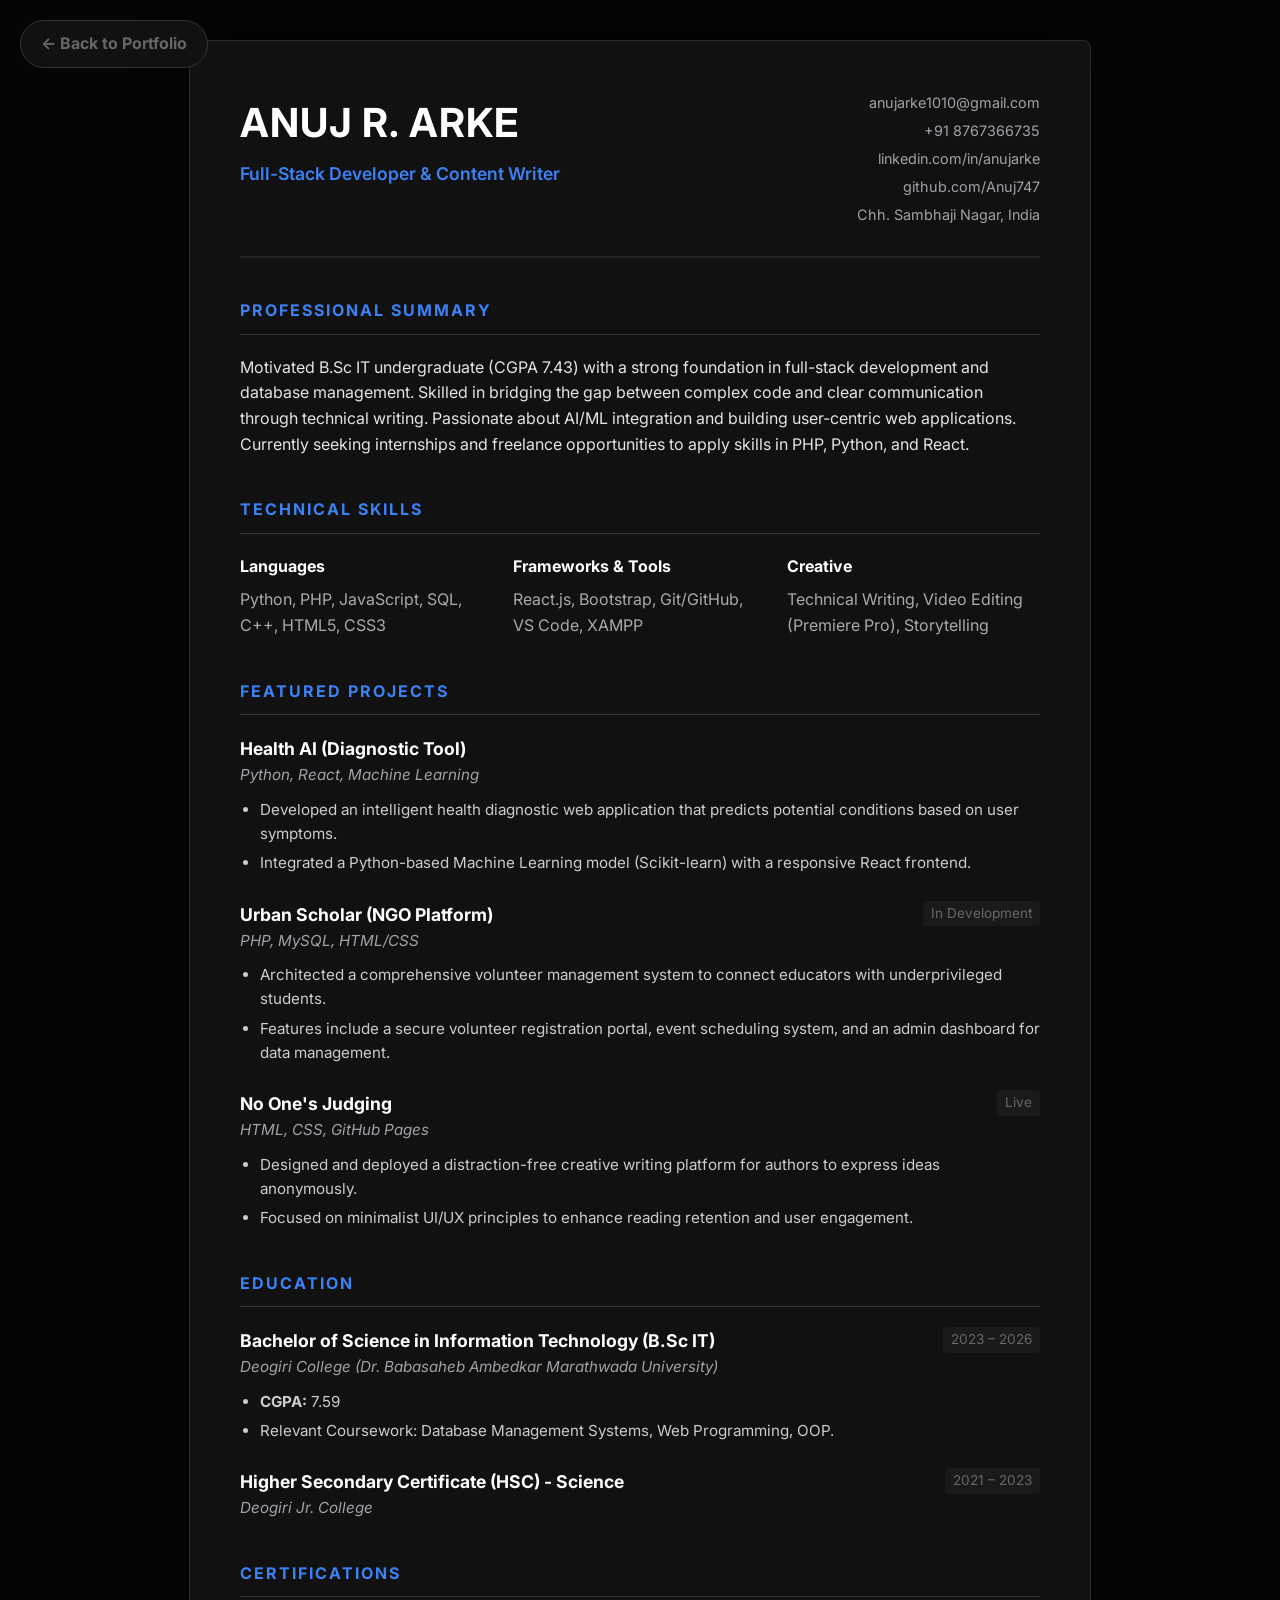
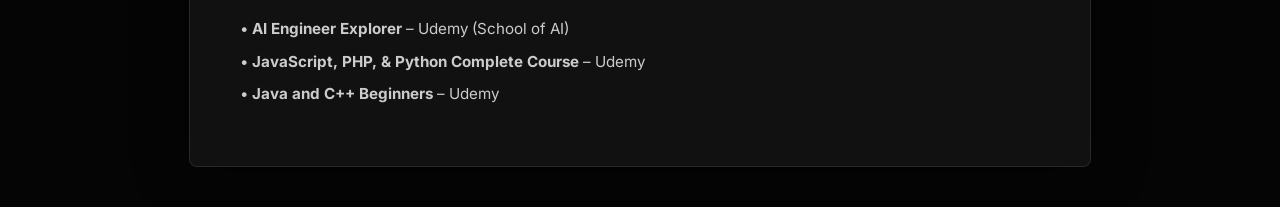
==== resume.html @ 1b8d43e3 "Add files via upload" ====
<!DOCTYPE html>
<html lang="en">
<head>
    <meta charset="UTF-8">
    <meta name="viewport" content="width=device-width, initial-scale=1.0">
    <title>Resume | Anuj Arke</title>
    <link rel="icon" href="data:image/svg+xml,<svg xmlns=%22http://www.w3.org/2000/svg%22 viewBox=%220 0 100 100%22><text y=%22.9em%22 font-size=%2290%22>👨‍💻</text></svg>">
    <link href="https://fonts.googleapis.com/css2?family=Inter:wght@400;600;800&family=Georgia:ital@0;1&display=swap" rel="stylesheet">
    <style>
        :root {
            --bg-body: #050505;
            --text-main: #e4e4e7;
            --text-muted: #a1a1aa;
            --accent: #3b82f6;
        }

        body {
            background-color: var(--bg-body);
            color: var(--text-main);
            font-family: 'Inter', sans-serif;
            line-height: 1.6;
            margin: 0;
            padding: 40px 20px;
        }

        .resume-container {
            max-width: 800px;
            margin: 0 auto;
            background: #111;
            padding: 50px;
            border: 1px solid rgba(255,255,255,0.1);
            border-radius: 8px;
            box-shadow: 0 0 50px rgba(0,0,0,0.5);
        }

        /* HEADER */
        .header {
            border-bottom: 2px solid #222;
            padding-bottom: 30px;
            margin-bottom: 30px;
            display: flex;
            justify-content: space-between;
            align-items: flex-start;
            flex-wrap: wrap;
            gap: 20px;
        }

        .header h1 {
            margin: 0;
            font-size: 2.5rem;
            color: white;
            text-transform: uppercase;
            letter-spacing: 1px;
        }

        .header-role {
            color: var(--accent);
            font-weight: 600;
            font-size: 1.1rem;
            margin-top: 5px;
        }

        .contact-info {
            font-size: 0.9rem;
            color: var(--text-muted);
            text-align: right;
        }

        .contact-info a {
            color: var(--text-muted);
            text-decoration: none;
            display: block;
            margin-bottom: 5px;
            transition: color 0.2s;
        }

        .contact-info a:hover { color: var(--accent); }

        /* SECTIONS */
        h2 {
            font-size: 1rem;
            color: var(--accent);
            text-transform: uppercase;
            letter-spacing: 2px;
            border-bottom: 1px solid #333;
            padding-bottom: 10px;
            margin-top: 40px;
            margin-bottom: 20px;
        }

        .section-content {
            margin-left: 0;
        }

        /* PROJECT / JOB ITEMS */
        .item {
            margin-bottom: 25px;
        }

        .item-header {
            display: flex;
            justify-content: space-between;
            margin-bottom: 5px;
        }

        .item-title {
            font-weight: 700;
            color: white;
            font-size: 1.1rem;
        }

        .item-subtitle {
            font-style: italic;
            color: var(--text-muted);
            font-size: 0.95rem;
        }

        .item-date {
            font-size: 0.85rem;
            color: #666;
            background: #1a1a1a;
            padding: 2px 8px;
            border-radius: 4px;
            height: fit-content;
        }

        ul {
            margin: 10px 0;
            padding-left: 20px;
            color: #ccc;
            font-size: 0.95rem;
        }

        li { margin-bottom: 5px; }

        /* SKILLS GRID */
        .skills-grid {
            display: grid;
            grid-template-columns: repeat(auto-fit, minmax(200px, 1fr));
            gap: 20px;
        }

        .skill-category strong {
            display: block;
            color: white;
            margin-bottom: 8px;
        }

        /* PRINT STYLES (So it looks good if they print it) */
        @media print {
            body { background: white; color: black; }
            .resume-container { box-shadow: none; border: none; width: 100%; padding: 0; }
            .header h1 { color: black; }
            .header-role, h2 { color: #000; border-bottom: 2px solid #000; }
            .contact-info a { color: black; }
            .item-date { border: 1px solid #ccc; background: none; }
            .btn-back { display: none; }
        }

        @media (max-width: 600px) {
            .header { flex-direction: column; text-align: left; }
            .contact-info { text-align: left; }
        }
    </style>
</head>
<body>

    <a href="index.html" class="btn-back" style="position: fixed; top: 20px; left: 20px; text-decoration: none; color: #666; font-weight: bold; background: #111; padding: 10px 20px; border-radius: 30px; border: 1px solid #333;">&larr; Back to Portfolio</a>

    <div class="resume-container">
        
        <header class="header">
            <div>
                <h1>Anuj R. Arke</h1>
                <div class="header-role">Full-Stack Developer & Content Writer</div>
            </div>
            <div class="contact-info">
                <a href="mailto:anujarke1010@gmail.com">anujarke1010@gmail.com</a>
                <a href="tel:+918767366735">+91 8767366735</a>
                <a href="https://linkedin.com/in/anujarke" target="_blank">linkedin.com/in/anujarke</a>
                <a href="https://github.com/Anuj747" target="_blank">github.com/Anuj747</a>
                <span>Chh. Sambhaji Nagar, India</span>
            </div>
        </header>

        <section>
            <h2>Professional Summary</h2>
            <div class="section-content">
                <p>
                    Motivated B.Sc IT undergraduate (CGPA 7.43) with a strong foundation in full-stack development and database management. 
                    Skilled in bridging the gap between complex code and clear communication through technical writing. 
                    Passionate about AI/ML integration and building user-centric web applications. 
                    Currently seeking internships and freelance opportunities to apply skills in PHP, Python, and React.
                </p>
            </div>
        </section>

        <section>
            <h2>Technical Skills</h2>
            <div class="section-content skills-grid">
                <div class="skill-category">
                    <strong>Languages</strong>
                    <span style="color: #aaa;">Python, PHP, JavaScript, SQL, C++, HTML5, CSS3</span>
                </div>
                <div class="skill-category">
                    <strong>Frameworks & Tools</strong>
                    <span style="color: #aaa;">React.js, Bootstrap, Git/GitHub, VS Code, XAMPP</span>
                </div>
                <div class="skill-category">
                    <strong>Creative</strong>
                    <span style="color: #aaa;">Technical Writing, Video Editing (Premiere Pro), Storytelling</span>
                </div>
            </div>
        </section>

        <section>
            <h2>Featured Projects</h2>
            
            <div class="item">
                <div class="item-header">
                    <div>
                        <div class="item-title">Health AI (Diagnostic Tool)</div>
                        <div class="item-subtitle">Python, React, Machine Learning</div>
                    </div>
                </div>
                <ul>
                    <li>Developed an intelligent health diagnostic web application that predicts potential conditions based on user symptoms.</li>
                    <li>Integrated a Python-based Machine Learning model (Scikit-learn) with a responsive React frontend.</li>
                </ul>
            </div>

            <div class="item">
                <div class="item-header">
                    <div>
                        <div class="item-title">Urban Scholar (NGO Platform)</div>
                        <div class="item-subtitle">PHP, MySQL, HTML/CSS</div>
                    </div>
                    <div class="item-date">In Development</div>
                </div>
                <ul>
                    <li>Architected a comprehensive volunteer management system to connect educators with underprivileged students.</li>
                    <li>Features include a secure volunteer registration portal, event scheduling system, and an admin dashboard for data management.</li>
                </ul>
            </div>

            <div class="item">
                <div class="item-header">
                    <div>
                        <div class="item-title">No One's Judging</div>
                        <div class="item-subtitle">HTML, CSS, GitHub Pages</div>
                    </div>
                    <div class="item-date">Live</div>
                </div>
                <ul>
                    <li>Designed and deployed a distraction-free creative writing platform for authors to express ideas anonymously.</li>
                    <li>Focused on minimalist UI/UX principles to enhance reading retention and user engagement.</li>
                </ul>
            </div>
        </section>

        <section>
            <h2>Education</h2>
            
            <div class="item">
                <div class="item-header">
                    <div>
                        <div class="item-title">Bachelor of Science in Information Technology (B.Sc IT)</div>
                        <div class="item-subtitle">Deogiri College (Dr. Babasaheb Ambedkar Marathwada University)</div>
                    </div>
                    <div class="item-date">2023 – 2026</div>
                </div>
                <ul>
                    <li><strong>CGPA:</strong> 7.59</li>
                    <li>Relevant Coursework: Database Management Systems, Web Programming, OOP.</li>
                </ul>
            </div>

            <div class="item">
                <div class="item-header">
                    <div>
                        <div class="item-title">Higher Secondary Certificate (HSC) - Science</div>
                        <div class="item-subtitle">Deogiri Jr. College</div>
                    </div>
                    <div class="item-date">2021 – 2023</div>
                </div>
            </div>
        </section>

        <section>
            <h2>Certifications</h2>
            <ul style="list-style: none; padding-left: 0;">
                <li style="margin-bottom: 8px;">• <strong>AI Engineer Explorer</strong> – Udemy (School of AI)</li>
                <li style="margin-bottom: 8px;">• <strong>JavaScript, PHP, & Python Complete Course</strong> – Udemy</li>
                <li style="margin-bottom: 8px;">• <strong>Java and C++ Beginners</strong> – Udemy</li>
            </ul>
        </section>

    </div>

</body>
</html>
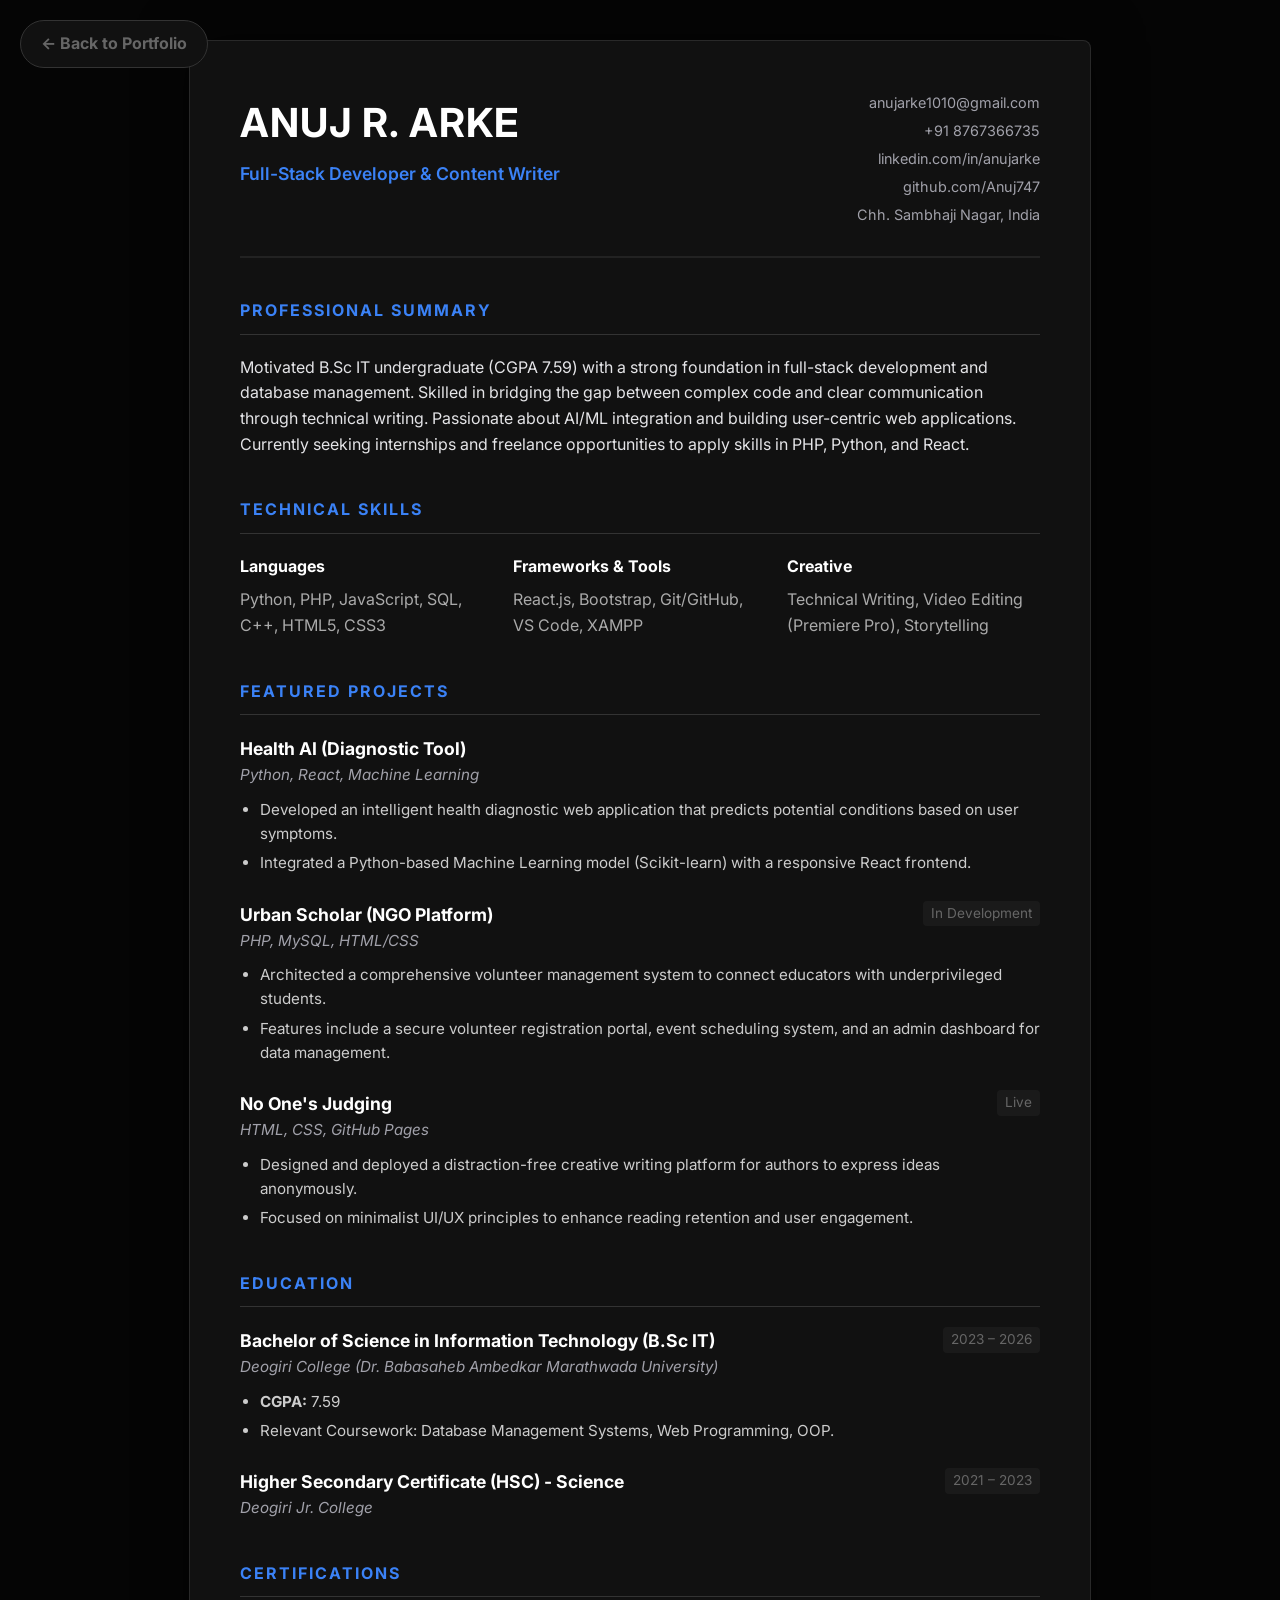
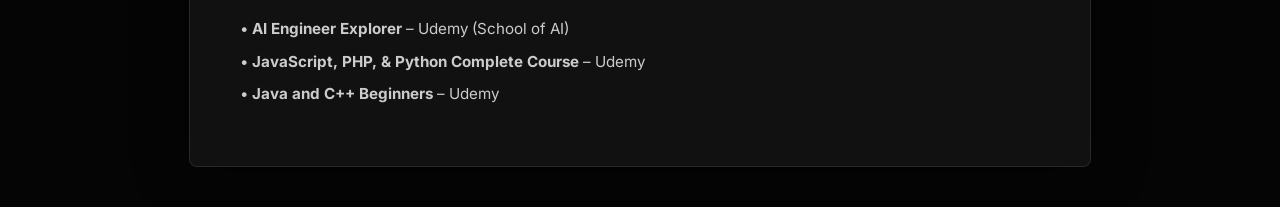
==== commit cd84f184: "Update resume.html" ====
--- a/resume.html
+++ b/resume.html
@@ -187,7 +187,7 @@
             <h2>Professional Summary</h2>
             <div class="section-content">
                 <p>
-                    Motivated B.Sc IT undergraduate (CGPA 7.43) with a strong foundation in full-stack development and database management. 
+                    Motivated B.Sc IT undergraduate (CGPA 7.59) with a strong foundation in full-stack development and database management. 
                     Skilled in bridging the gap between complex code and clear communication through technical writing. 
                     Passionate about AI/ML integration and building user-centric web applications. 
                     Currently seeking internships and freelance opportunities to apply skills in PHP, Python, and React.
@@ -298,4 +298,5 @@
     </div>
 
 </body>
-</html>+
+</html>
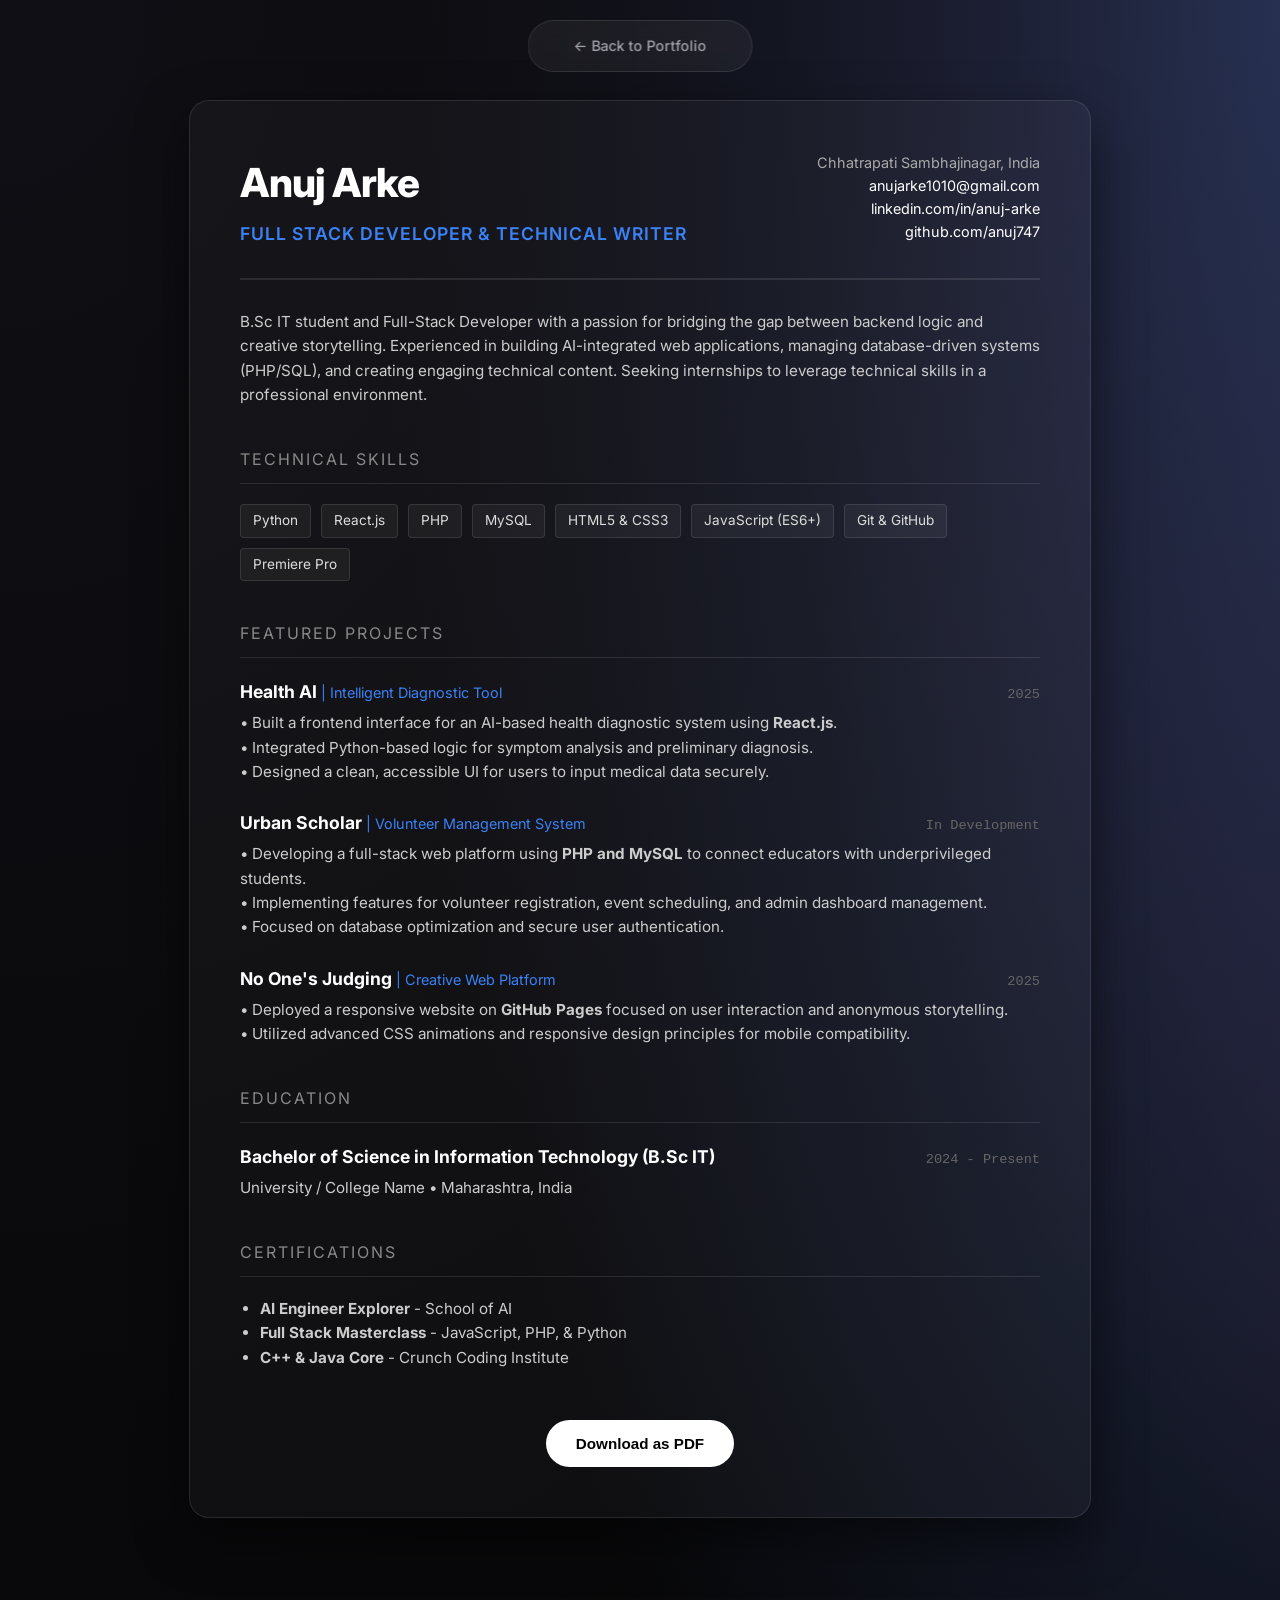
==== commit 2b4434e7: "Update resume.html" ====
--- a/resume.html
+++ b/resume.html
@@ -4,299 +4,265 @@
     <meta charset="UTF-8">
     <meta name="viewport" content="width=device-width, initial-scale=1.0">
     <title>Resume | Anuj Arke</title>
-    <link rel="icon" href="data:image/svg+xml,<svg xmlns=%22http://www.w3.org/2000/svg%22 viewBox=%220 0 100 100%22><text y=%22.9em%22 font-size=%2290%22>👨‍💻</text></svg>">
-    <link href="https://fonts.googleapis.com/css2?family=Inter:wght@400;600;800&family=Georgia:ital@0;1&display=swap" rel="stylesheet">
+    
+    <link rel="stylesheet" href="style.css">
+    
+    <link href="https://fonts.googleapis.com/css2?family=Inter:wght@400;600;800&display=swap" rel="stylesheet">
+
     <style>
-        :root {
-            --bg-body: #050505;
-            --text-main: #e4e4e7;
-            --text-muted: #a1a1aa;
-            --accent: #3b82f6;
-        }
-
-        body {
-            background-color: var(--bg-body);
-            color: var(--text-main);
-            font-family: 'Inter', sans-serif;
-            line-height: 1.6;
-            margin: 0;
-            padding: 40px 20px;
-        }
-
+        /* --- RESUME SPECIFIC STYLES --- */
         .resume-container {
             max-width: 800px;
-            margin: 0 auto;
-            background: #111;
+            margin: 100px auto;
+            background: rgba(255, 255, 255, 0.03);
+            border: 1px solid rgba(255, 255, 255, 0.1);
+            border-radius: 20px;
             padding: 50px;
-            border: 1px solid rgba(255,255,255,0.1);
-            border-radius: 8px;
-            box-shadow: 0 0 50px rgba(0,0,0,0.5);
-        }
-
-        /* HEADER */
-        .header {
-            border-bottom: 2px solid #222;
+            box-shadow: 0 20px 50px rgba(0,0,0,0.5);
+        }
+
+        .resume-header {
+            border-bottom: 2px solid rgba(255,255,255,0.1);
             padding-bottom: 30px;
             margin-bottom: 30px;
             display: flex;
             justify-content: space-between;
             align-items: flex-start;
-            flex-wrap: wrap;
-            gap: 20px;
-        }
-
-        .header h1 {
+        }
+
+        .resume-name {
+            font-size: 2.5rem;
+            font-weight: 800;
+            color: white;
             margin: 0;
-            font-size: 2.5rem;
-            color: white;
+            letter-spacing: -1px;
+        }
+
+        .resume-role {
+            color: var(--accent);
+            font-size: 1.1rem;
+            font-weight: 600;
+            margin-top: 5px;
             text-transform: uppercase;
             letter-spacing: 1px;
         }
 
-        .header-role {
-            color: var(--accent);
-            font-weight: 600;
-            font-size: 1.1rem;
-            margin-top: 5px;
-        }
-
         .contact-info {
+            text-align: right;
             font-size: 0.9rem;
-            color: var(--text-muted);
-            text-align: right;
+            color: #aaa;
+            line-height: 1.6;
         }
 
         .contact-info a {
-            color: var(--text-muted);
+            color: white;
             text-decoration: none;
-            display: block;
-            margin-bottom: 5px;
-            transition: color 0.2s;
-        }
-
+            transition: color 0.3s;
+        }
         .contact-info a:hover { color: var(--accent); }
 
-        /* SECTIONS */
-        h2 {
+        .section-title {
             font-size: 1rem;
-            color: var(--accent);
             text-transform: uppercase;
             letter-spacing: 2px;
-            border-bottom: 1px solid #333;
-            padding-bottom: 10px;
+            color: #888;
             margin-top: 40px;
             margin-bottom: 20px;
-        }
-
-        .section-content {
-            margin-left: 0;
-        }
-
-        /* PROJECT / JOB ITEMS */
-        .item {
+            border-bottom: 1px solid rgba(255,255,255,0.1);
+            padding-bottom: 10px;
+        }
+
+        .resume-item {
             margin-bottom: 25px;
         }
 
         .item-header {
             display: flex;
             justify-content: space-between;
+            align-items: baseline;
             margin-bottom: 5px;
         }
 
         .item-title {
+            font-size: 1.1rem;
             font-weight: 700;
             color: white;
-            font-size: 1.1rem;
         }
 
         .item-subtitle {
-            font-style: italic;
-            color: var(--text-muted);
-            font-size: 0.95rem;
+            font-size: 0.9rem;
+            color: var(--accent);
         }
 
         .item-date {
             font-size: 0.85rem;
             color: #666;
-            background: #1a1a1a;
-            padding: 2px 8px;
+            font-family: monospace;
+        }
+
+        .item-desc {
+            font-size: 0.95rem;
+            color: #ccc;
+            line-height: 1.6;
+            margin-top: 5px;
+        }
+
+        .skills-grid {
+            display: flex;
+            flex-wrap: wrap;
+            gap: 10px;
+        }
+
+        .skill-pill {
+            background: rgba(255,255,255,0.05);
+            padding: 5px 12px;
             border-radius: 4px;
-            height: fit-content;
-        }
-
-        ul {
-            margin: 10px 0;
-            padding-left: 20px;
-            color: #ccc;
-            font-size: 0.95rem;
-        }
-
-        li { margin-bottom: 5px; }
-
-        /* SKILLS GRID */
-        .skills-grid {
-            display: grid;
-            grid-template-columns: repeat(auto-fit, minmax(200px, 1fr));
-            gap: 20px;
-        }
-
-        .skill-category strong {
-            display: block;
-            color: white;
-            margin-bottom: 8px;
-        }
-
-        /* PRINT STYLES (So it looks good if they print it) */
+            font-size: 0.85rem;
+            color: #ddd;
+            border: 1px solid rgba(255,255,255,0.1);
+        }
+
+        /* --- PRINT MODE (Auto-activates when printing) --- */
         @media print {
-            body { background: white; color: black; }
-            .resume-container { box-shadow: none; border: none; width: 100%; padding: 0; }
-            .header h1 { color: black; }
-            .header-role, h2 { color: #000; border-bottom: 2px solid #000; }
+            body { 
+                background: white; 
+                color: black; 
+                animation: none;
+            }
+            .resume-container {
+                margin: 0;
+                padding: 0;
+                border: none;
+                box-shadow: none;
+                background: white;
+                max-width: 100%;
+            }
+            nav, .download-btn-container { display: none; }
+            .resume-name { color: black; }
+            .resume-role { color: #3b82f6; }
+            .contact-info { color: #333; }
             .contact-info a { color: black; }
-            .item-date { border: 1px solid #ccc; background: none; }
-            .btn-back { display: none; }
-        }
-
-        @media (max-width: 600px) {
-            .header { flex-direction: column; text-align: left; }
-            .contact-info { text-align: left; }
+            .section-title { color: #333; border-bottom: 1px solid #ddd; }
+            .item-title { color: black; }
+            .item-desc { color: #444; }
+            .skill-pill { 
+                border: 1px solid #ccc; 
+                color: black; 
+                background: transparent; 
+            }
         }
     </style>
 </head>
 <body>
 
-    <a href="index.html" class="btn-back" style="position: fixed; top: 20px; left: 20px; text-decoration: none; color: #666; font-weight: bold; background: #111; padding: 10px 20px; border-radius: 30px; border: 1px solid #333;">&larr; Back to Portfolio</a>
+    <nav>
+        <a href="index.html">&larr; Back to Portfolio</a>
+    </nav>
 
     <div class="resume-container">
         
-        <header class="header">
+        <div class="resume-header">
             <div>
-                <h1>Anuj R. Arke</h1>
-                <div class="header-role">Full-Stack Developer & Content Writer</div>
+                <h1 class="resume-name">Anuj Arke</h1>
+                <div class="resume-role">Full Stack Developer & Technical Writer</div>
             </div>
             <div class="contact-info">
-                <a href="mailto:anujarke1010@gmail.com">anujarke1010@gmail.com</a>
-                <a href="tel:+918767366735">+91 8767366735</a>
-                <a href="https://linkedin.com/in/anujarke" target="_blank">linkedin.com/in/anujarke</a>
-                <a href="https://github.com/Anuj747" target="_blank">github.com/Anuj747</a>
-                <span>Chh. Sambhaji Nagar, India</span>
-            </div>
-        </header>
-
-        <section>
-            <h2>Professional Summary</h2>
-            <div class="section-content">
-                <p>
-                    Motivated B.Sc IT undergraduate (CGPA 7.59) with a strong foundation in full-stack development and database management. 
-                    Skilled in bridging the gap between complex code and clear communication through technical writing. 
-                    Passionate about AI/ML integration and building user-centric web applications. 
-                    Currently seeking internships and freelance opportunities to apply skills in PHP, Python, and React.
-                </p>
-            </div>
-        </section>
-
-        <section>
-            <h2>Technical Skills</h2>
-            <div class="section-content skills-grid">
-                <div class="skill-category">
-                    <strong>Languages</strong>
-                    <span style="color: #aaa;">Python, PHP, JavaScript, SQL, C++, HTML5, CSS3</span>
+                Chhatrapati Sambhajinagar, India<br>
+                <a href="mailto:anujarke1010@gmail.com">anujarke1010@gmail.com</a><br>
+                <a href="https://linkedin.com/in/anuj-arke">linkedin.com/in/anuj-arke</a><br>
+                <a href="https://github.com/anuj747">github.com/anuj747</a>
+            </div>
+        </div>
+
+        <div class="resume-item">
+            <p class="item-desc">
+                B.Sc IT student and Full-Stack Developer with a passion for bridging the gap between backend logic and creative storytelling. Experienced in building AI-integrated web applications, managing database-driven systems (PHP/SQL), and creating engaging technical content. Seeking internships to leverage technical skills in a professional environment.
+            </p>
+        </div>
+
+        <div class="section-title">Technical Skills</div>
+        <div class="skills-grid">
+            <span class="skill-pill">Python</span>
+            <span class="skill-pill">React.js</span>
+            <span class="skill-pill">PHP</span>
+            <span class="skill-pill">MySQL</span>
+            <span class="skill-pill">HTML5 & CSS3</span>
+            <span class="skill-pill">JavaScript (ES6+)</span>
+            <span class="skill-pill">Git & GitHub</span>
+            <span class="skill-pill">Premiere Pro</span>
+        </div>
+
+        <div class="section-title">Featured Projects</div>
+
+        <div class="resume-item">
+            <div class="item-header">
+                <div>
+                    <span class="item-title">Health AI</span> 
+                    <span class="item-subtitle"> | Intelligent Diagnostic Tool</span>
                 </div>
-                <div class="skill-category">
-                    <strong>Frameworks & Tools</strong>
-                    <span style="color: #aaa;">React.js, Bootstrap, Git/GitHub, VS Code, XAMPP</span>
+                <span class="item-date">2025</span>
+            </div>
+            <p class="item-desc">
+                • Built a frontend interface for an AI-based health diagnostic system using <strong>React.js</strong>.<br>
+                • Integrated Python-based logic for symptom analysis and preliminary diagnosis.<br>
+                • Designed a clean, accessible UI for users to input medical data securely.
+            </p>
+        </div>
+
+        <div class="resume-item">
+            <div class="item-header">
+                <div>
+                    <span class="item-title">Urban Scholar</span> 
+                    <span class="item-subtitle"> | Volunteer Management System</span>
                 </div>
-                <div class="skill-category">
-                    <strong>Creative</strong>
-                    <span style="color: #aaa;">Technical Writing, Video Editing (Premiere Pro), Storytelling</span>
+                <span class="item-date">In Development</span>
+            </div>
+            <p class="item-desc">
+                • Developing a full-stack web platform using <strong>PHP and MySQL</strong> to connect educators with underprivileged students.<br>
+                • Implementing features for volunteer registration, event scheduling, and admin dashboard management.<br>
+                • Focused on database optimization and secure user authentication.
+            </p>
+        </div>
+
+        <div class="resume-item">
+            <div class="item-header">
+                <div>
+                    <span class="item-title">No One's Judging</span> 
+                    <span class="item-subtitle"> | Creative Web Platform</span>
                 </div>
-            </div>
-        </section>
-
-        <section>
-            <h2>Featured Projects</h2>
-            
-            <div class="item">
-                <div class="item-header">
-                    <div>
-                        <div class="item-title">Health AI (Diagnostic Tool)</div>
-                        <div class="item-subtitle">Python, React, Machine Learning</div>
-                    </div>
-                </div>
-                <ul>
-                    <li>Developed an intelligent health diagnostic web application that predicts potential conditions based on user symptoms.</li>
-                    <li>Integrated a Python-based Machine Learning model (Scikit-learn) with a responsive React frontend.</li>
-                </ul>
-            </div>
-
-            <div class="item">
-                <div class="item-header">
-                    <div>
-                        <div class="item-title">Urban Scholar (NGO Platform)</div>
-                        <div class="item-subtitle">PHP, MySQL, HTML/CSS</div>
-                    </div>
-                    <div class="item-date">In Development</div>
-                </div>
-                <ul>
-                    <li>Architected a comprehensive volunteer management system to connect educators with underprivileged students.</li>
-                    <li>Features include a secure volunteer registration portal, event scheduling system, and an admin dashboard for data management.</li>
-                </ul>
-            </div>
-
-            <div class="item">
-                <div class="item-header">
-                    <div>
-                        <div class="item-title">No One's Judging</div>
-                        <div class="item-subtitle">HTML, CSS, GitHub Pages</div>
-                    </div>
-                    <div class="item-date">Live</div>
-                </div>
-                <ul>
-                    <li>Designed and deployed a distraction-free creative writing platform for authors to express ideas anonymously.</li>
-                    <li>Focused on minimalist UI/UX principles to enhance reading retention and user engagement.</li>
-                </ul>
-            </div>
-        </section>
-
-        <section>
-            <h2>Education</h2>
-            
-            <div class="item">
-                <div class="item-header">
-                    <div>
-                        <div class="item-title">Bachelor of Science in Information Technology (B.Sc IT)</div>
-                        <div class="item-subtitle">Deogiri College (Dr. Babasaheb Ambedkar Marathwada University)</div>
-                    </div>
-                    <div class="item-date">2023 – 2026</div>
-                </div>
-                <ul>
-                    <li><strong>CGPA:</strong> 7.59</li>
-                    <li>Relevant Coursework: Database Management Systems, Web Programming, OOP.</li>
-                </ul>
-            </div>
-
-            <div class="item">
-                <div class="item-header">
-                    <div>
-                        <div class="item-title">Higher Secondary Certificate (HSC) - Science</div>
-                        <div class="item-subtitle">Deogiri Jr. College</div>
-                    </div>
-                    <div class="item-date">2021 – 2023</div>
-                </div>
-            </div>
-        </section>
-
-        <section>
-            <h2>Certifications</h2>
-            <ul style="list-style: none; padding-left: 0;">
-                <li style="margin-bottom: 8px;">• <strong>AI Engineer Explorer</strong> – Udemy (School of AI)</li>
-                <li style="margin-bottom: 8px;">• <strong>JavaScript, PHP, & Python Complete Course</strong> – Udemy</li>
-                <li style="margin-bottom: 8px;">• <strong>Java and C++ Beginners</strong> – Udemy</li>
+                <span class="item-date">2025</span>
+            </div>
+            <p class="item-desc">
+                • Deployed a responsive website on <strong>GitHub Pages</strong> focused on user interaction and anonymous storytelling.<br>
+                • Utilized advanced CSS animations and responsive design principles for mobile compatibility.
+            </p>
+        </div>
+
+        <div class="section-title">Education</div>
+        <div class="resume-item">
+            <div class="item-header">
+                <span class="item-title">Bachelor of Science in Information Technology (B.Sc IT)</span>
+                <span class="item-date">2024 - Present</span>
+            </div>
+            <div class="item-desc">University / College Name • Maharashtra, India</div>
+        </div>
+
+        <div class="section-title">Certifications</div>
+        <div class="resume-item">
+            <ul class="item-desc" style="padding-left: 20px; margin: 0;">
+                <li><strong>AI Engineer Explorer</strong> - School of AI</li>
+                <li><strong>Full Stack Masterclass</strong> - JavaScript, PHP, & Python</li>
+                <li><strong>C++ & Java Core</strong> - Crunch Coding Institute</li>
             </ul>
-        </section>
+        </div>
+
+        <div class="download-btn-container" style="text-align: center; margin-top: 50px;">
+            <button onclick="window.print()" class="btn" style="background: white; color: black; border: none; padding: 15px 30px; border-radius: 50px; font-weight: bold; cursor: pointer;">
+                Download as PDF
+            </button>
+        </div>
 
     </div>
 
 </body>
-
 </html>
--- a/style.css
+++ b/style.css
@@ -0,0 +1,603 @@
+/* style.css - Final Version */
+
+:root {
+    --bg-body: #050505;
+    --text-main: #ffffff;
+    --text-muted: #a1a1aa;
+    --accent: #3b82f6; /* Blue */
+    --accent-glow: rgba(59, 130, 246, 0.5);
+}
+
+html {
+    scroll-behavior: smooth;
+}
+
+body {
+    margin: 0;
+    padding: 0;
+    font-family: 'Inter', sans-serif;
+    color: var(--text-main);
+    line-height: 1.6;
+    overflow-x: hidden;
+    
+    /* THE PLAYFUL BACKGROUND ANIMATION */
+    background-color: #050505;
+    background-image: 
+        radial-gradient(at 0% 0%, hsla(253,16%,7%,1) 0, transparent 50%), 
+        radial-gradient(at 50% 0%, hsla(225,39%,30%,1) 0, transparent 50%), 
+        radial-gradient(at 100% 0%, hsla(339,49%,30%,1) 0, transparent 50%);
+    background-size: 200% 200%;
+    animation: gradient-move 15s ease infinite;
+}
+
+@keyframes gradient-move {
+    0% { background-position: 0% 50%; }
+    50% { background-position: 100% 50%; }
+    100% { background-position: 0% 50%; }
+}
+
+/* --- NAVIGATION --- */
+nav {
+    position: fixed;
+    top: 20px;
+    left: 50%;
+    transform: translateX(-50%);
+    background: rgba(255, 255, 255, 0.05);
+    backdrop-filter: blur(10px);
+    padding: 12px 30px;
+    border-radius: 50px;
+    border: 1px solid rgba(255, 255, 255, 0.1);
+    z-index: 1000;
+}
+
+nav a {
+    color: var(--text-muted);
+    text-decoration: none;
+    margin: 0 15px;
+    font-size: 0.9rem;
+    font-weight: 500;
+    transition: color 0.3s;
+}
+
+nav a:hover { color: white; }
+
+/* --- LAYOUT & SECTIONS --- */
+.container {
+    max-width: 1000px;
+    margin: 0 auto;
+    padding: 0 20px;
+}
+
+section {
+    min-height: 90vh;
+    display: flex;
+    flex-direction: column;
+    justify-content: center;
+    padding: 60px 0;
+}
+
+/* --- HERO SECTION --- */
+.hero-name {
+    color: var(--accent);
+    font-weight: 800;
+    font-size: 2rem;
+    margin-bottom: 10px;
+    text-transform: uppercase;
+    letter-spacing: 2px;
+    text-shadow: 0 0 20px rgba(59, 130, 246, 0.3);
+}
+
+.hero h1 {
+    font-size: 4.5rem;
+    line-height: 1.1;
+    margin-bottom: 20px;
+    letter-spacing: -2px;
+}
+
+@media (max-width: 768px) {
+    .hero h1 { font-size: 3rem; }
+    .hero-name { font-size: 1.5rem; }
+}
+
+.hero p {
+    font-size: 1.25rem;
+    color: var(--text-muted);
+    max-width: 600px;
+    margin-bottom: 40px;
+}
+
+/* --- TOOLKIT BAR --- */
+.toolkit-bar {
+    background: rgba(255,255,255,0.02);
+    border-top: 1px solid rgba(255,255,255,0.05);
+    border-bottom: 1px solid rgba(255,255,255,0.05);
+    padding: 30px 0;
+    margin-bottom: 60px;
+}
+
+.toolkit-grid {
+    display: flex;
+    justify-content: center;
+    align-items: center;
+    flex-wrap: wrap;
+    gap: 30px;
+}
+
+.skill-item { text-align: center; }
+
+.skill-title {
+    display: block;
+    font-weight: 800;
+    color: white;
+    font-size: 1.1rem;
+    letter-spacing: 0.5px;
+}
+
+.skill-desc {
+    color: #666;
+    font-size: 0.8rem;
+    text-transform: uppercase;
+    font-weight: 600;
+}
+
+.divider {
+    width: 1px;
+    height: 30px;
+    background: #333;
+}
+
+@media (max-width: 600px) {
+    .divider { display: none; }
+    .toolkit-grid { gap: 20px; }
+}
+
+/* --- CERTIFICATIONS SECTION --- */
+.cert-grid {
+    display: flex;
+    justify-content: center;
+    gap: 20px;
+    flex-wrap: wrap;
+}
+
+.cert-card {
+    background: rgba(255, 255, 255, 0.03);
+    border: 1px solid rgba(255, 255, 255, 0.05);
+    padding: 15px 25px;
+    border-radius: 12px;
+    display: flex;
+    align-items: center;
+    gap: 15px;
+    transition: transform 0.3s ease, background 0.3s;
+    width: 100%;
+    max-width: 280px;
+}
+
+.cert-card:hover {
+    transform: translateY(-5px);
+    background: rgba(255, 255, 255, 0.08);
+    border-color: rgba(255, 255, 255, 0.2);
+}
+
+.cert-icon {
+    font-size: 1.5rem;
+    background: rgba(59, 130, 246, 0.1);
+    width: 45px;
+    height: 45px;
+    display: flex;
+    align-items: center;
+    justify-content: center;
+    border-radius: 50%;
+}
+
+.cert-info h4 {
+    margin: 0;
+    font-size: 0.95rem;
+    color: white;
+}
+
+.cert-info p {
+    margin: 3px 0 0 0;
+    font-size: 0.8rem;
+    color: #888;
+}
+
+/* --- BUTTONS --- */
+.btn {
+    display: inline-block;
+    width: fit-content;
+    padding: 14px 28px;
+    background: white;
+    color: black;
+    border-radius: 50px;
+    text-decoration: none;
+    font-weight: 700;
+    font-size: 0.95rem;
+    transition: transform 0.2s;
+    border: none;
+    cursor: pointer;
+}
+
+.btn:hover {
+    transform: scale(1.05);
+}
+
+/* --- PROJECT GRID --- */
+.project-grid {
+    display: grid;
+    grid-template-columns: repeat(auto-fit, minmax(320px, 1fr));
+    gap: 40px;
+}
+
+.showcase-card {
+    background: #111;
+    border-radius: 20px;
+    border: 1px solid rgba(255,255,255,0.1);
+    overflow: hidden;
+    transition: transform 0.3s ease, box-shadow 0.3s ease;
+}
+
+.showcase-card:hover {
+    transform: translateY(-10px);
+    box-shadow: 0 20px 40px rgba(0,0,0,0.4);
+    border-color: rgba(255,255,255,0.2);
+}
+
+.card-image-container {
+    width: 100%;
+    height: 220px;
+    background-color: #222;
+    overflow: hidden;
+    position: relative;
+}
+
+.card-image-container img {
+    width: 100%;
+    height: 100%;
+    object-fit: cover;
+    transition: transform 0.5s ease;
+}
+
+.showcase-card:hover .card-image-container img { transform: scale(1.05); }
+
+.card-details { padding: 25px; }
+
+.tech-stack-row {
+    display: flex;
+    gap: 8px;
+    margin-bottom: 15px;
+    flex-wrap: wrap;
+}
+
+.tech-badge {
+    font-size: 0.75rem;
+    padding: 4px 10px;
+    background: rgba(59, 130, 246, 0.15);
+    color: #60a5fa;
+    border-radius: 4px;
+    font-weight: 600;
+}
+
+/* --- WRITER MODE --- */
+.card {
+    background: rgba(255, 255, 255, 0.03);
+    border: 1px solid rgba(255, 255, 255, 0.1);
+    padding: 30px;
+    border-radius: 20px;
+    transition: all 0.3s ease;
+}
+
+.writer-mode {
+    background: linear-gradient(145deg, rgba(255,255,255,0.03), transparent);
+    border-left: 4px solid var(--accent);
+}
+
+.writer-mode h3 {
+    font-family: 'Georgia', serif;
+    font-size: 1.6rem;
+    margin-bottom: 10px;
+    margin-top: 0;
+}
+
+.content-snippet {
+    font-family: 'Georgia', serif;
+    font-style: italic;
+    color: #a1a1aa;
+    line-height: 1.6;
+    font-size: 1.05rem;
+}
+
+.tag {
+    display: inline-block;
+    font-family: 'Inter', sans-serif;
+    font-size: 0.75rem;
+    background: rgba(255,255,255,0.1);
+    padding: 4px 12px;
+    border-radius: 20px;
+    margin-right: 8px;
+    color: white;
+}
+
+/* --- SOCIAL PROFILE --- */
+.social-profile {
+    display: flex;
+    align-items: center;
+    justify-content: space-between;
+    text-decoration: none;
+    color: white;
+    background: linear-gradient(145deg, #111, #0a0a0a);
+    padding: 30px;
+    border: 1px solid rgba(255,255,255,0.1);
+    border-radius: 20px;
+    transition: all 0.3s ease;
+    cursor: pointer;
+}
+
+.profile-content {
+    display: flex;
+    align-items: center;
+    gap: 20px;
+}
+
+.social-icon {
+    background: rgba(255,255,255,0.1);
+    width: 60px;
+    height: 60px;
+    border-radius: 50%;
+    display: flex;
+    align-items: center;
+    justify-content: center;
+    transition: background 0.3s;
+}
+
+.arrow-icon {
+    font-size: 1.5rem;
+    transition: transform 0.3s;
+}
+
+.social-profile:hover {
+    transform: translateY(-5px);
+    border-color: rgba(255, 255, 255, 0.3);
+    box-shadow: 0 10px 40px rgba(225, 48, 108, 0.15); 
+}
+
+.social-profile:hover .social-icon {
+    background: linear-gradient(45deg, #f09433 0%, #e6683c 25%, #dc2743 50%, #cc2366 75%, #bc1888 100%);
+}
+
+.social-profile:hover .arrow-icon {
+    transform: translateX(5px);
+}
+
+/* --- MODAL --- */
+.modal-overlay {
+    display: none;
+    position: fixed;
+    top: 0; left: 0;
+    width: 100%; height: 100%;
+    background: rgba(0, 0, 0, 0.85);
+    backdrop-filter: blur(5px);
+    z-index: 2000;
+    justify-content: center;
+    align-items: center;
+    padding: 20px;
+}
+
+.modal-content {
+    background: #111;
+    border: 1px solid rgba(255,255,255,0.1);
+    border-radius: 20px;
+    width: 100%;
+    max-width: 600px;
+    max-height: 80vh;
+    padding: 40px;
+    position: relative;
+    overflow-y: auto;
+    box-shadow: 0 25px 50px rgba(0,0,0,0.5);
+}
+
+.close-btn {
+    position: absolute;
+    top: 20px; right: 25px;
+    font-size: 2rem;
+    cursor: pointer;
+    color: #666;
+    transition: color 0.3s;
+}
+.close-btn:hover { color: white; }
+
+.story-text p {
+    font-family: 'Georgia', serif;
+    font-size: 1.1rem;
+    line-height: 1.8;
+    color: #d4d4d8;
+    margin-bottom: 20px;
+}
+
+/* --- CONNECT SECTION --- */
+#connect {
+    min-height: auto !important;
+    padding: 60px 20px 80px 20px;
+}
+
+.email-btn {
+    background: var(--accent);
+    color: white;
+    border: none;
+    margin-bottom: 40px;
+    box-shadow: 0 4px 15px rgba(59, 130, 246, 0.4);
+}
+
+.social-grid {
+    display: flex;
+    justify-content: center;
+    gap: 40px;
+    flex-wrap: wrap;
+}
+
+.social-icon-box {
+    display: flex;
+    flex-direction: column;
+    align-items: center;
+    gap: 12px;
+    text-decoration: none;
+    color: #ffffff;
+    transition: all 0.3s ease;
+    padding: 15px;
+    border-radius: 15px;
+    width: 90px;
+}
+
+.social-icon-box span {
+    font-size: 0.9rem;
+    font-weight: 500;
+    opacity: 0.7;
+    transition: opacity 0.3s;
+}
+
+.social-icon-box svg {
+    width: 35px;
+    height: 35px;
+    fill: currentColor;
+    transition: transform 0.3s cubic-bezier(0.175, 0.885, 0.32, 1.275);
+}
+
+.social-icon-box.instagram svg {
+    fill: none !important; 
+    stroke: currentColor;
+    stroke-width: 2;
+}
+
+.social-icon-box:hover {
+    background: rgba(255,255,255,0.05);
+    transform: translateY(-5px);
+}
+.social-icon-box:hover span { opacity: 1; }
+
+.social-icon-box.linkedin:hover { color: #0077b5; }
+.social-icon-box.linkedin:hover svg { transform: scale(1.2); }
+
+.social-icon-box.github:hover { color: #d8b4fe; }
+.social-icon-box.github:hover svg { transform: scale(1.2); }
+
+.social-icon-box.instagram:hover { color: #e1306c; }
+.social-icon-box.instagram:hover svg { 
+    transform: scale(1.2) rotate(5deg); 
+}
+
+/* --- SCROLL REVEAL ANIMATION --- */
+.reveal {
+    opacity: 0;
+    transform: translateY(30px);
+    transition: all 0.8s ease-out;
+}
+
+.reveal.active {
+    opacity: 1;
+    transform: translateY(0);
+}
+
+/* --- MOBILE LAYOUT FIXES (The "App Dock" Look) --- */
+@media (max-width: 600px) {
+    
+    /* 1. Transform Nav into a Bottom Dock */
+    nav {
+        top: auto;          /* Remove from top */
+        bottom: 20px;       /* Stick to bottom */
+        width: 85%;         /* Not full width */
+        padding: 15px 20px; /* Comfortable touch size */
+        
+        display: flex;
+        justify-content: space-between; /* Spread icons/text evenly */
+        align-items: center;
+        
+        background: rgba(15, 15, 15, 0.95); /* Darker background so you can read */
+        border: 1px solid rgba(255, 255, 255, 0.15);
+        box-shadow: 0 10px 30px rgba(0,0,0,0.5); /* Nice shadow lift */
+    }
+
+    nav a {
+        margin: 0;           /* Remove side margins */
+        font-size: 0.85rem;  /* readable text size */
+        font-weight: 600;
+        opacity: 0.7;
+    }
+
+    nav a:hover, nav a:active {
+        opacity: 1;
+        color: var(--accent);
+    }
+
+    /* 2. Fix the Hero Text Sizing */
+    .hero h1 {
+        font-size: 2.5rem; /* Prevent it from being huge */
+    }
+
+    .hero-name {
+        font-size: 1.2rem;
+        margin-top: 60px; /* Add space so it doesn't hit the top of screen */
+    }
+
+    /* 3. Make Project Cards Full Width */
+    .project-grid {
+        grid-template-columns: 1fr;
+    }
+
+    /* 4. Fix Connect Icons Spacing */
+    .social-grid {
+        gap: 15px;
+    }
+    
+    /* 5. Ensure bottom padding so content isn't hidden behind the new nav */
+    body {
+        padding-bottom: 100px; 
+    }
+}
+/* --- HIGH LEVEL ANIMATIONS --- */
+
+/* 1. Typewriter Cursor */
+.typewriter {
+    border-right: 2px solid var(--accent);
+    padding-right: 5px;
+    animation: blink 0.7s infinite;
+}
+
+@keyframes blink {
+    0% { border-color: var(--accent); }
+    50% { border-color: transparent; }
+    100% { border-color: var(--accent); }
+}
+
+/* 2. Spotlight Effect on Cards */
+.showcase-card, .cert-card, .card {
+    position: relative;
+    /* We will set these variables using JS */
+    --mouse-x: 0px; 
+    --mouse-y: 0px;
+}
+
+/* This 'before' element is the flashlight */
+.showcase-card::before, .cert-card::before, .card::before {
+    content: "";
+    position: absolute;
+    top: 0; left: 0;
+    width: 100%; height: 100%;
+    border-radius: inherit;
+    opacity: 0;
+    transition: opacity 0.5s;
+    pointer-events: none;
+    z-index: 2;
+    
+    /* The Glow Gradient */
+    background: radial-gradient(
+        600px circle at var(--mouse-x) var(--mouse-y), 
+        rgba(255, 255, 255, 0.1), 
+        transparent 40%
+    );
+}
+
+/* Show the light when hovering */
+.showcase-card:hover::before, 
+.cert-card:hover::before, 
+.card:hover::before {
+    opacity: 1;
+}
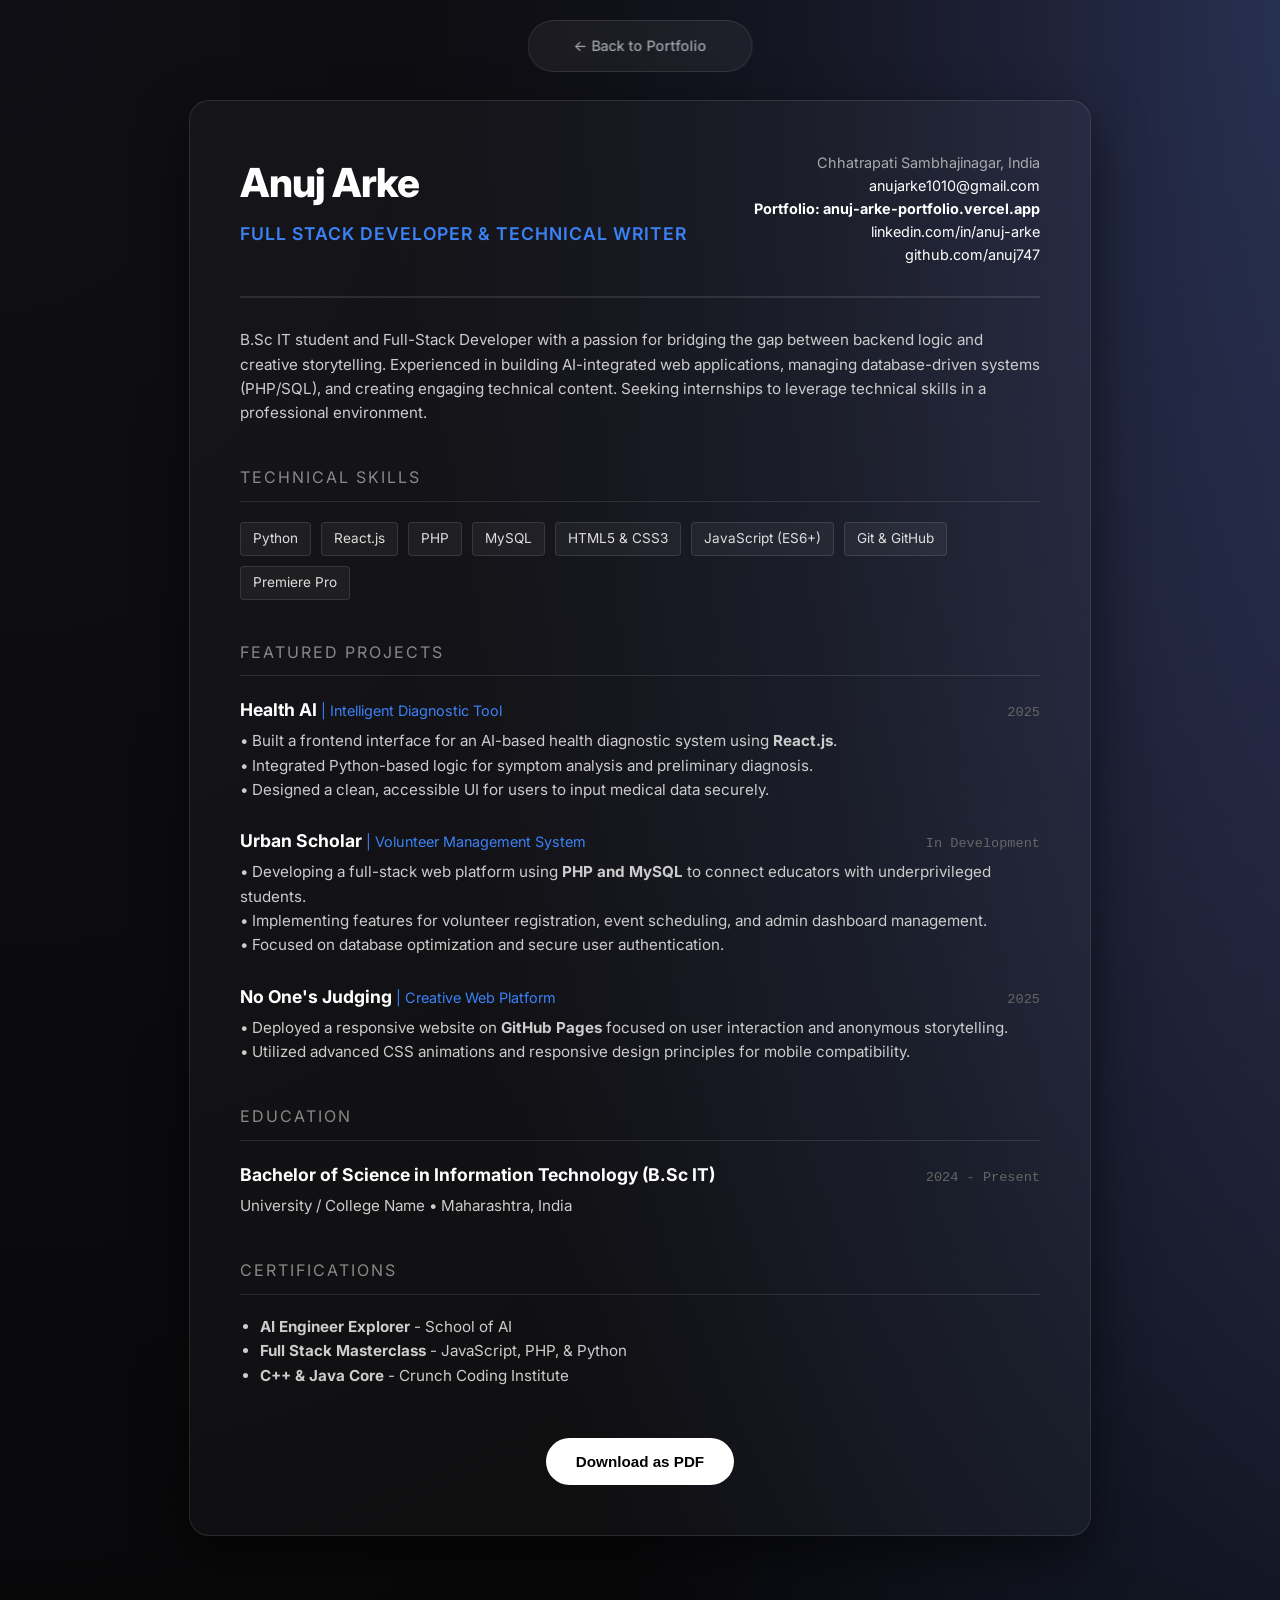
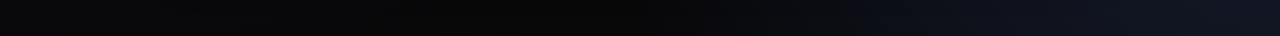
==== commit ab4eb601: "Update resume.html" ====
--- a/resume.html
+++ b/resume.html
@@ -166,12 +166,13 @@
                 <h1 class="resume-name">Anuj Arke</h1>
                 <div class="resume-role">Full Stack Developer & Technical Writer</div>
             </div>
-            <div class="contact-info">
-                Chhatrapati Sambhajinagar, India<br>
-                <a href="mailto:anujarke1010@gmail.com">anujarke1010@gmail.com</a><br>
-                <a href="https://linkedin.com/in/anuj-arke">linkedin.com/in/anuj-arke</a><br>
-                <a href="https://github.com/anuj747">github.com/anuj747</a>
-            </div>
+           <div class="contact-info">
+    Chhatrapati Sambhajinagar, India<br>
+    <a href="mailto:anujarke1010@gmail.com">anujarke1010@gmail.com</a><br>
+    <a href="https://anuj-arke-portfolio.vercel.app" target="_blank"><strong>Portfolio: anuj-arke-portfolio.vercel.app</strong></a><br>
+    <a href="https://linkedin.com/in/anuj-arke">linkedin.com/in/anuj-arke</a><br>
+    <a href="https://github.com/anuj747">github.com/anuj747</a>
+</div>
         </div>
 
         <div class="resume-item">
@@ -266,3 +267,4 @@
 
 </body>
 </html>
+
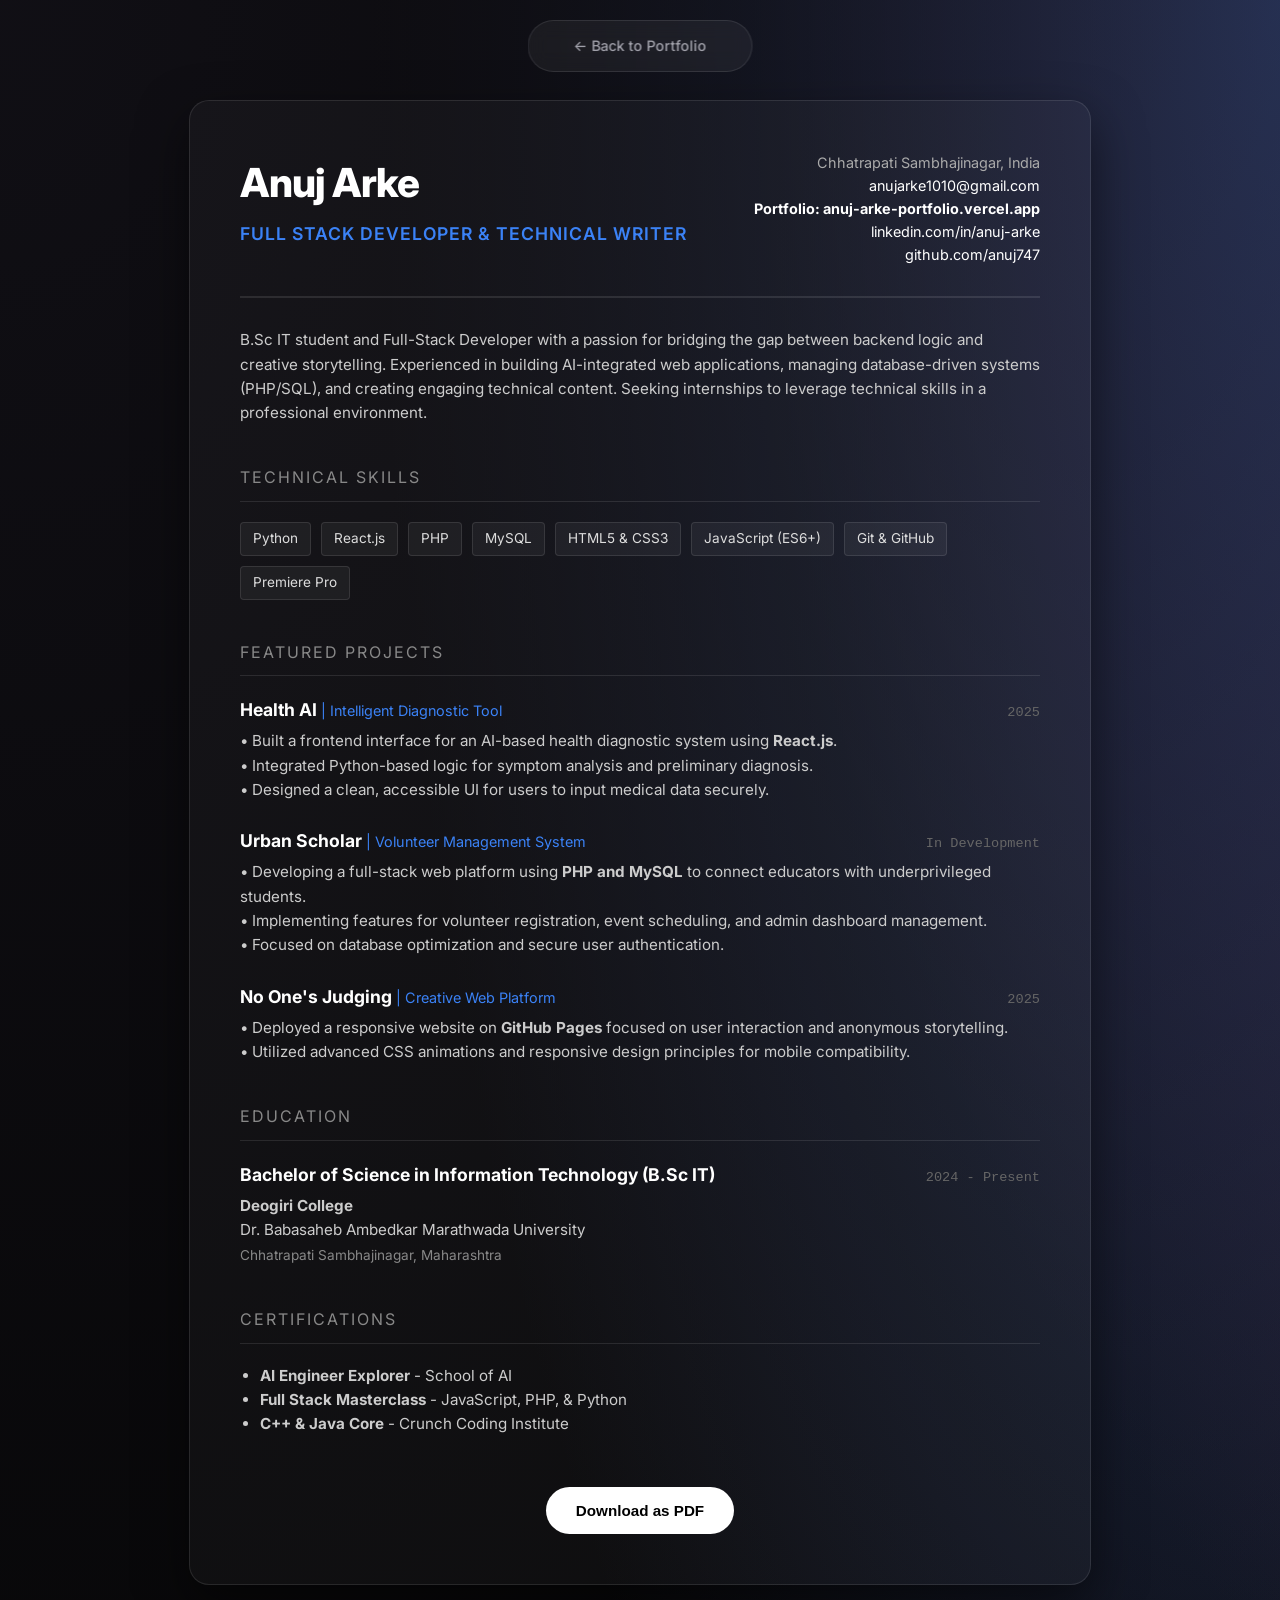
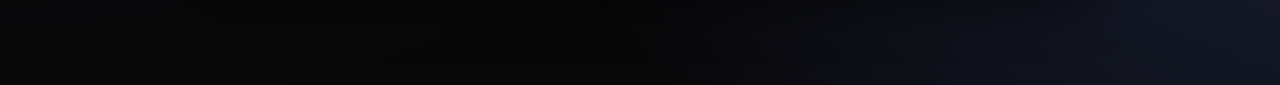
==== commit 5aa84ba5: "Update resume.html" ====
--- a/resume.html
+++ b/resume.html
@@ -166,13 +166,13 @@
                 <h1 class="resume-name">Anuj Arke</h1>
                 <div class="resume-role">Full Stack Developer & Technical Writer</div>
             </div>
-           <div class="contact-info">
-    Chhatrapati Sambhajinagar, India<br>
-    <a href="mailto:anujarke1010@gmail.com">anujarke1010@gmail.com</a><br>
-    <a href="https://anuj-arke-portfolio.vercel.app" target="_blank"><strong>Portfolio: anuj-arke-portfolio.vercel.app</strong></a><br>
-    <a href="https://linkedin.com/in/anuj-arke">linkedin.com/in/anuj-arke</a><br>
-    <a href="https://github.com/anuj747">github.com/anuj747</a>
-</div>
+            <div class="contact-info">
+                Chhatrapati Sambhajinagar, India<br>
+                <a href="mailto:anujarke1010@gmail.com">anujarke1010@gmail.com</a><br>
+                <a href="https://anuj-arke-portfolio.vercel.app" target="_blank"><strong>Portfolio: anuj-arke-portfolio.vercel.app</strong></a><br>
+                <a href="https://linkedin.com/in/anuj-arke">linkedin.com/in/anuj-arke</a><br>
+                <a href="https://github.com/anuj747">github.com/anuj747</a>
+            </div>
         </div>
 
         <div class="resume-item">
@@ -245,7 +245,11 @@
                 <span class="item-title">Bachelor of Science in Information Technology (B.Sc IT)</span>
                 <span class="item-date">2024 - Present</span>
             </div>
-            <div class="item-desc">University / College Name • Maharashtra, India</div>
+            <div class="item-desc">
+                <strong>Deogiri College</strong><br>
+                Dr. Babasaheb Ambedkar Marathwada University<br>
+                <span style="font-size: 0.85rem; color: #888;">Chhatrapati Sambhajinagar, Maharashtra</span>
+            </div>
         </div>
 
         <div class="section-title">Certifications</div>
@@ -267,4 +271,3 @@
 
 </body>
 </html>
-
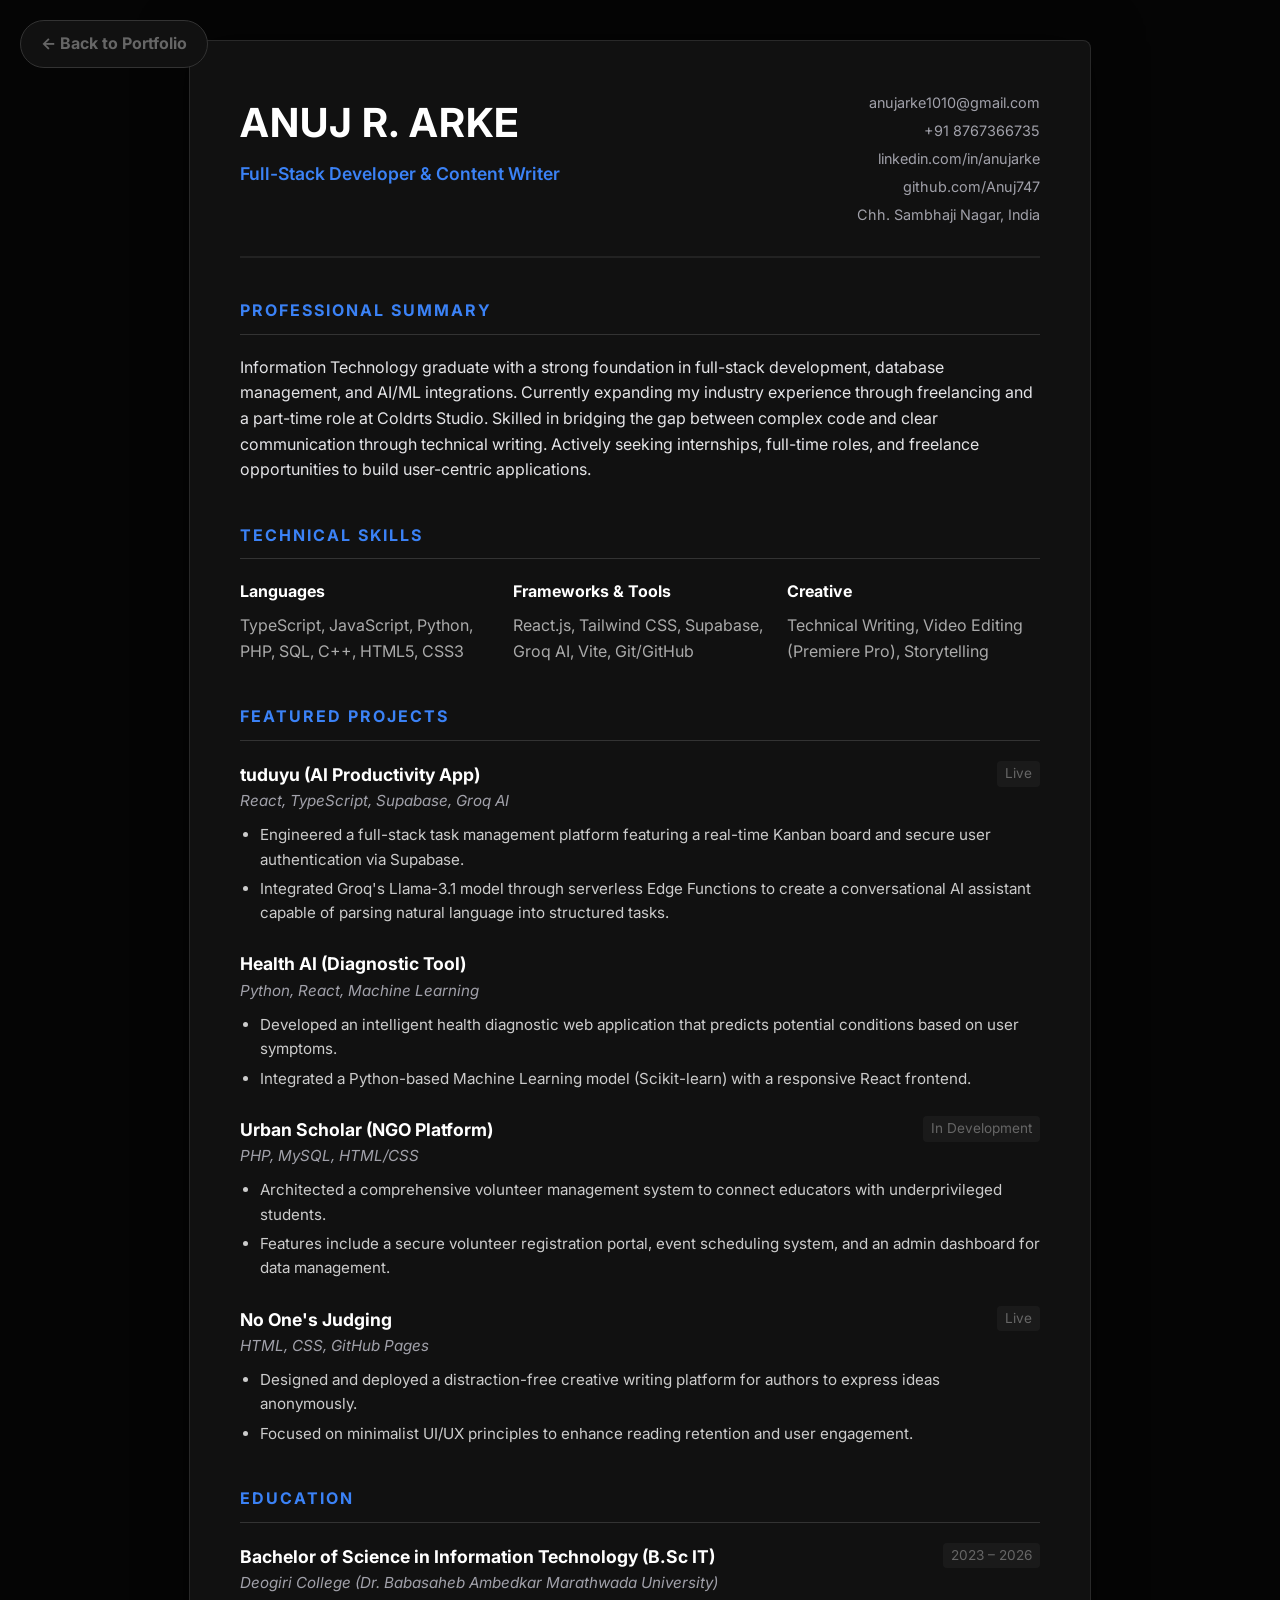
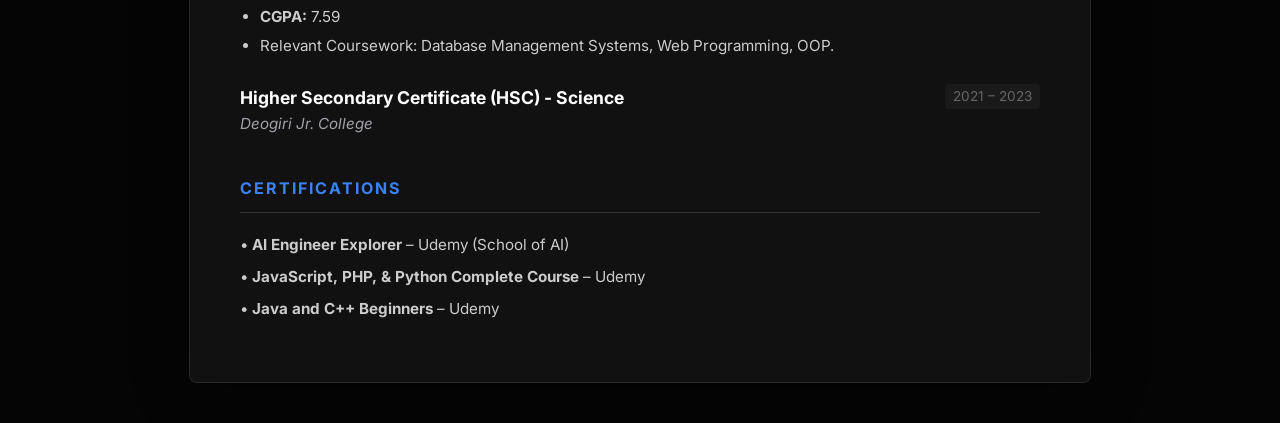
==== commit 80bb4c2c: "Add files via upload" ====
--- a/resume.html
+++ b/resume.html
@@ -4,270 +4,312 @@
     <meta charset="UTF-8">
     <meta name="viewport" content="width=device-width, initial-scale=1.0">
     <title>Resume | Anuj Arke</title>
-    
-    <link rel="stylesheet" href="style.css">
-    
-    <link href="https://fonts.googleapis.com/css2?family=Inter:wght@400;600;800&display=swap" rel="stylesheet">
-
+    <link rel="icon" href="data:image/svg+xml,<svg xmlns=%22http://www.w3.org/2000/svg%22 viewBox=%220 0 100 100%22><text y=%22.9em%22 font-size=%2290%22>👨‍💻</text></svg>">
+    <link href="https://fonts.googleapis.com/css2?family=Inter:wght@400;600;800&family=Georgia:ital@0;1&display=swap" rel="stylesheet">
     <style>
-        /* --- RESUME SPECIFIC STYLES --- */
+        :root {
+            --bg-body: #050505;
+            --text-main: #e4e4e7;
+            --text-muted: #a1a1aa;
+            --accent: #3b82f6;
+        }
+
+        body {
+            background-color: var(--bg-body);
+            color: var(--text-main);
+            font-family: 'Inter', sans-serif;
+            line-height: 1.6;
+            margin: 0;
+            padding: 40px 20px;
+        }
+
         .resume-container {
             max-width: 800px;
-            margin: 100px auto;
-            background: rgba(255, 255, 255, 0.03);
-            border: 1px solid rgba(255, 255, 255, 0.1);
-            border-radius: 20px;
+            margin: 0 auto;
+            background: #111;
             padding: 50px;
-            box-shadow: 0 20px 50px rgba(0,0,0,0.5);
-        }
-
-        .resume-header {
-            border-bottom: 2px solid rgba(255,255,255,0.1);
+            border: 1px solid rgba(255,255,255,0.1);
+            border-radius: 8px;
+            box-shadow: 0 0 50px rgba(0,0,0,0.5);
+        }
+
+        /* HEADER */
+        .header {
+            border-bottom: 2px solid #222;
             padding-bottom: 30px;
             margin-bottom: 30px;
             display: flex;
             justify-content: space-between;
             align-items: flex-start;
-        }
-
-        .resume-name {
+            flex-wrap: wrap;
+            gap: 20px;
+        }
+
+        .header h1 {
+            margin: 0;
             font-size: 2.5rem;
-            font-weight: 800;
             color: white;
-            margin: 0;
-            letter-spacing: -1px;
-        }
-
-        .resume-role {
-            color: var(--accent);
-            font-size: 1.1rem;
-            font-weight: 600;
-            margin-top: 5px;
             text-transform: uppercase;
             letter-spacing: 1px;
         }
 
+        .header-role {
+            color: var(--accent);
+            font-weight: 600;
+            font-size: 1.1rem;
+            margin-top: 5px;
+        }
+
         .contact-info {
+            font-size: 0.9rem;
+            color: var(--text-muted);
             text-align: right;
-            font-size: 0.9rem;
-            color: #aaa;
-            line-height: 1.6;
         }
 
         .contact-info a {
-            color: white;
+            color: var(--text-muted);
             text-decoration: none;
-            transition: color 0.3s;
-        }
+            display: block;
+            margin-bottom: 5px;
+            transition: color 0.2s;
+        }
+
         .contact-info a:hover { color: var(--accent); }
 
-        .section-title {
+        /* SECTIONS */
+        h2 {
             font-size: 1rem;
+            color: var(--accent);
             text-transform: uppercase;
             letter-spacing: 2px;
-            color: #888;
+            border-bottom: 1px solid #333;
+            padding-bottom: 10px;
             margin-top: 40px;
             margin-bottom: 20px;
-            border-bottom: 1px solid rgba(255,255,255,0.1);
-            padding-bottom: 10px;
-        }
-
-        .resume-item {
+        }
+
+        .section-content {
+            margin-left: 0;
+        }
+
+        /* PROJECT / JOB ITEMS */
+        .item {
             margin-bottom: 25px;
         }
 
         .item-header {
             display: flex;
             justify-content: space-between;
-            align-items: baseline;
             margin-bottom: 5px;
         }
 
         .item-title {
-            font-size: 1.1rem;
             font-weight: 700;
             color: white;
+            font-size: 1.1rem;
         }
 
         .item-subtitle {
-            font-size: 0.9rem;
-            color: var(--accent);
+            font-style: italic;
+            color: var(--text-muted);
+            font-size: 0.95rem;
         }
 
         .item-date {
             font-size: 0.85rem;
             color: #666;
-            font-family: monospace;
-        }
-
-        .item-desc {
+            background: #1a1a1a;
+            padding: 2px 8px;
+            border-radius: 4px;
+            height: fit-content;
+        }
+
+        ul {
+            margin: 10px 0;
+            padding-left: 20px;
+            color: #ccc;
             font-size: 0.95rem;
-            color: #ccc;
-            line-height: 1.6;
-            margin-top: 5px;
-        }
-
+        }
+
+        li { margin-bottom: 5px; }
+
+        /* SKILLS GRID */
         .skills-grid {
-            display: flex;
-            flex-wrap: wrap;
-            gap: 10px;
-        }
-
-        .skill-pill {
-            background: rgba(255,255,255,0.05);
-            padding: 5px 12px;
-            border-radius: 4px;
-            font-size: 0.85rem;
-            color: #ddd;
-            border: 1px solid rgba(255,255,255,0.1);
-        }
-
-        /* --- PRINT MODE (Auto-activates when printing) --- */
+            display: grid;
+            grid-template-columns: repeat(auto-fit, minmax(200px, 1fr));
+            gap: 20px;
+        }
+
+        .skill-category strong {
+            display: block;
+            color: white;
+            margin-bottom: 8px;
+        }
+
+        /* PRINT STYLES (So it looks good if they print it) */
         @media print {
-            body { 
-                background: white; 
-                color: black; 
-                animation: none;
-            }
-            .resume-container {
-                margin: 0;
-                padding: 0;
-                border: none;
-                box-shadow: none;
-                background: white;
-                max-width: 100%;
-            }
-            nav, .download-btn-container { display: none; }
-            .resume-name { color: black; }
-            .resume-role { color: #3b82f6; }
-            .contact-info { color: #333; }
+            body { background: white; color: black; }
+            .resume-container { box-shadow: none; border: none; width: 100%; padding: 0; }
+            .header h1 { color: black; }
+            .header-role, h2 { color: #000; border-bottom: 2px solid #000; }
             .contact-info a { color: black; }
-            .section-title { color: #333; border-bottom: 1px solid #ddd; }
-            .item-title { color: black; }
-            .item-desc { color: #444; }
-            .skill-pill { 
-                border: 1px solid #ccc; 
-                color: black; 
-                background: transparent; 
-            }
+            .item-date { border: 1px solid #ccc; background: none; }
+            .btn-back { display: none; }
+        }
+
+        @media (max-width: 600px) {
+            .header { flex-direction: column; text-align: left; }
+            .contact-info { text-align: left; }
         }
     </style>
 </head>
 <body>
 
-    <nav>
-        <a href="index.html">&larr; Back to Portfolio</a>
-    </nav>
+    <a href="index.html" class="btn-back" style="position: fixed; top: 20px; left: 20px; text-decoration: none; color: #666; font-weight: bold; background: #111; padding: 10px 20px; border-radius: 30px; border: 1px solid #333;">&larr; Back to Portfolio</a>
 
     <div class="resume-container">
         
-        <div class="resume-header">
+        <header class="header">
             <div>
-                <h1 class="resume-name">Anuj Arke</h1>
-                <div class="resume-role">Full Stack Developer & Technical Writer</div>
+                <h1>Anuj R. Arke</h1>
+                <div class="header-role">Full-Stack Developer & Content Writer</div>
             </div>
             <div class="contact-info">
-                Chhatrapati Sambhajinagar, India<br>
-                <a href="mailto:anujarke1010@gmail.com">anujarke1010@gmail.com</a><br>
-                <a href="https://anuj-arke-portfolio.vercel.app" target="_blank"><strong>Portfolio: anuj-arke-portfolio.vercel.app</strong></a><br>
-                <a href="https://linkedin.com/in/anuj-arke">linkedin.com/in/anuj-arke</a><br>
-                <a href="https://github.com/anuj747">github.com/anuj747</a>
-            </div>
-        </div>
-
-        <div class="resume-item">
-            <p class="item-desc">
-                B.Sc IT student and Full-Stack Developer with a passion for bridging the gap between backend logic and creative storytelling. Experienced in building AI-integrated web applications, managing database-driven systems (PHP/SQL), and creating engaging technical content. Seeking internships to leverage technical skills in a professional environment.
-            </p>
-        </div>
-
-        <div class="section-title">Technical Skills</div>
-        <div class="skills-grid">
-            <span class="skill-pill">Python</span>
-            <span class="skill-pill">React.js</span>
-            <span class="skill-pill">PHP</span>
-            <span class="skill-pill">MySQL</span>
-            <span class="skill-pill">HTML5 & CSS3</span>
-            <span class="skill-pill">JavaScript (ES6+)</span>
-            <span class="skill-pill">Git & GitHub</span>
-            <span class="skill-pill">Premiere Pro</span>
-        </div>
-
-        <div class="section-title">Featured Projects</div>
-
-        <div class="resume-item">
-            <div class="item-header">
-                <div>
-                    <span class="item-title">Health AI</span> 
-                    <span class="item-subtitle"> | Intelligent Diagnostic Tool</span>
-                </div>
-                <span class="item-date">2025</span>
-            </div>
-            <p class="item-desc">
-                • Built a frontend interface for an AI-based health diagnostic system using <strong>React.js</strong>.<br>
-                • Integrated Python-based logic for symptom analysis and preliminary diagnosis.<br>
-                • Designed a clean, accessible UI for users to input medical data securely.
-            </p>
-        </div>
-
-        <div class="resume-item">
-            <div class="item-header">
-                <div>
-                    <span class="item-title">Urban Scholar</span> 
-                    <span class="item-subtitle"> | Volunteer Management System</span>
-                </div>
-                <span class="item-date">In Development</span>
-            </div>
-            <p class="item-desc">
-                • Developing a full-stack web platform using <strong>PHP and MySQL</strong> to connect educators with underprivileged students.<br>
-                • Implementing features for volunteer registration, event scheduling, and admin dashboard management.<br>
-                • Focused on database optimization and secure user authentication.
-            </p>
-        </div>
-
-        <div class="resume-item">
-            <div class="item-header">
-                <div>
-                    <span class="item-title">No One's Judging</span> 
-                    <span class="item-subtitle"> | Creative Web Platform</span>
-                </div>
-                <span class="item-date">2025</span>
-            </div>
-            <p class="item-desc">
-                • Deployed a responsive website on <strong>GitHub Pages</strong> focused on user interaction and anonymous storytelling.<br>
-                • Utilized advanced CSS animations and responsive design principles for mobile compatibility.
-            </p>
-        </div>
-
-        <div class="section-title">Education</div>
-        <div class="resume-item">
-            <div class="item-header">
-                <span class="item-title">Bachelor of Science in Information Technology (B.Sc IT)</span>
-                <span class="item-date">2024 - Present</span>
-            </div>
-            <div class="item-desc">
-                <strong>Deogiri College</strong><br>
-                Dr. Babasaheb Ambedkar Marathwada University<br>
-                <span style="font-size: 0.85rem; color: #888;">Chhatrapati Sambhajinagar, Maharashtra</span>
-            </div>
-        </div>
-
-        <div class="section-title">Certifications</div>
-        <div class="resume-item">
-            <ul class="item-desc" style="padding-left: 20px; margin: 0;">
-                <li><strong>AI Engineer Explorer</strong> - School of AI</li>
-                <li><strong>Full Stack Masterclass</strong> - JavaScript, PHP, & Python</li>
-                <li><strong>C++ & Java Core</strong> - Crunch Coding Institute</li>
+                <a href="mailto:anujarke1010@gmail.com">anujarke1010@gmail.com</a>
+                <a href="tel:+918767366735">+91 8767366735</a>
+                <a href="https://linkedin.com/in/anujarke" target="_blank">linkedin.com/in/anujarke</a>
+                <a href="https://github.com/Anuj747" target="_blank">github.com/Anuj747</a>
+                <span>Chh. Sambhaji Nagar, India</span>
+            </div>
+        </header>
+
+        <section>
+            <h2>Professional Summary</h2>
+            <div class="section-content">
+                <p>
+                    Information Technology graduate with a strong foundation in full-stack development, database management, and AI/ML integrations. 
+                    Currently expanding my industry experience through freelancing and a part-time role at Coldrts Studio. 
+                    Skilled in bridging the gap between complex code and clear communication through technical writing.
+                    Actively seeking internships, full-time roles, and freelance opportunities to build user-centric applications.
+                </p>
+            </div>
+        </section>
+
+        <section>
+            <h2>Technical Skills</h2>
+            <div class="section-content skills-grid">
+                <div class="skill-category">
+                    <strong>Languages</strong>
+                    <span style="color: #aaa;">TypeScript, JavaScript, Python, PHP, SQL, C++, HTML5, CSS3</span>
+                </div>
+                <div class="skill-category">
+                    <strong>Frameworks & Tools</strong>
+                    <span style="color: #aaa;">React.js, Tailwind CSS, Supabase, Groq AI, Vite, Git/GitHub</span>
+                </div>
+                <div class="skill-category">
+                    <strong>Creative</strong>
+                    <span style="color: #aaa;">Technical Writing, Video Editing (Premiere Pro), Storytelling</span>
+                </div>
+            </div>
+        </section>
+
+        <section>
+            <h2>Featured Projects</h2>
+            
+            <div class="item">
+                <div class="item-header">
+                    <div>
+                        <div class="item-title">tuduyu (AI Productivity App)</div>
+                        <div class="item-subtitle">React, TypeScript, Supabase, Groq AI</div>
+                    </div>
+                    <div class="item-date">Live</div>
+                </div>
+                <ul>
+                    <li>Engineered a full-stack task management platform featuring a real-time Kanban board and secure user authentication via Supabase.</li>
+                    <li>Integrated Groq's Llama-3.1 model through serverless Edge Functions to create a conversational AI assistant capable of parsing natural language into structured tasks.</li>
+                </ul>
+            </div>
+
+            <div class="item">
+                <div class="item-header">
+                    <div>
+                        <div class="item-title">Health AI (Diagnostic Tool)</div>
+                        <div class="item-subtitle">Python, React, Machine Learning</div>
+                    </div>
+                </div>
+                <ul>
+                    <li>Developed an intelligent health diagnostic web application that predicts potential conditions based on user symptoms.</li>
+                    <li>Integrated a Python-based Machine Learning model (Scikit-learn) with a responsive React frontend.</li>
+                </ul>
+            </div>
+
+            <div class="item">
+                <div class="item-header">
+                    <div>
+                        <div class="item-title">Urban Scholar (NGO Platform)</div>
+                        <div class="item-subtitle">PHP, MySQL, HTML/CSS</div>
+                    </div>
+                    <div class="item-date">In Development</div>
+                </div>
+                <ul>
+                    <li>Architected a comprehensive volunteer management system to connect educators with underprivileged students.</li>
+                    <li>Features include a secure volunteer registration portal, event scheduling system, and an admin dashboard for data management.</li>
+                </ul>
+            </div>
+
+            <div class="item">
+                <div class="item-header">
+                    <div>
+                        <div class="item-title">No One's Judging</div>
+                        <div class="item-subtitle">HTML, CSS, GitHub Pages</div>
+                    </div>
+                    <div class="item-date">Live</div>
+                </div>
+                <ul>
+                    <li>Designed and deployed a distraction-free creative writing platform for authors to express ideas anonymously.</li>
+                    <li>Focused on minimalist UI/UX principles to enhance reading retention and user engagement.</li>
+                </ul>
+            </div>
+        </section>
+
+        <section>
+            <h2>Education</h2>
+            
+            <div class="item">
+                <div class="item-header">
+                    <div>
+                        <div class="item-title">Bachelor of Science in Information Technology (B.Sc IT)</div>
+                        <div class="item-subtitle">Deogiri College (Dr. Babasaheb Ambedkar Marathwada University)</div>
+                    </div>
+                    <div class="item-date">2023 – 2026</div>
+                </div>
+                <ul>
+                    <li><strong>CGPA:</strong> 7.59</li>
+                    <li>Relevant Coursework: Database Management Systems, Web Programming, OOP.</li>
+                </ul>
+            </div>
+
+            <div class="item">
+                <div class="item-header">
+                    <div>
+                        <div class="item-title">Higher Secondary Certificate (HSC) - Science</div>
+                        <div class="item-subtitle">Deogiri Jr. College</div>
+                    </div>
+                    <div class="item-date">2021 – 2023</div>
+                </div>
+            </div>
+        </section>
+
+        <section>
+            <h2>Certifications</h2>
+            <ul style="list-style: none; padding-left: 0;">
+                <li style="margin-bottom: 8px;">• <strong>AI Engineer Explorer</strong> – Udemy (School of AI)</li>
+                <li style="margin-bottom: 8px;">• <strong>JavaScript, PHP, & Python Complete Course</strong> – Udemy</li>
+                <li style="margin-bottom: 8px;">• <strong>Java and C++ Beginners</strong> – Udemy</li>
             </ul>
-        </div>
-
-        <div class="download-btn-container" style="text-align: center; margin-top: 50px;">
-            <button onclick="window.print()" class="btn" style="background: white; color: black; border: none; padding: 15px 30px; border-radius: 50px; font-weight: bold; cursor: pointer;">
-                Download as PDF
-            </button>
-        </div>
+        </section>
 
     </div>
 
 </body>
-</html>
+</html>
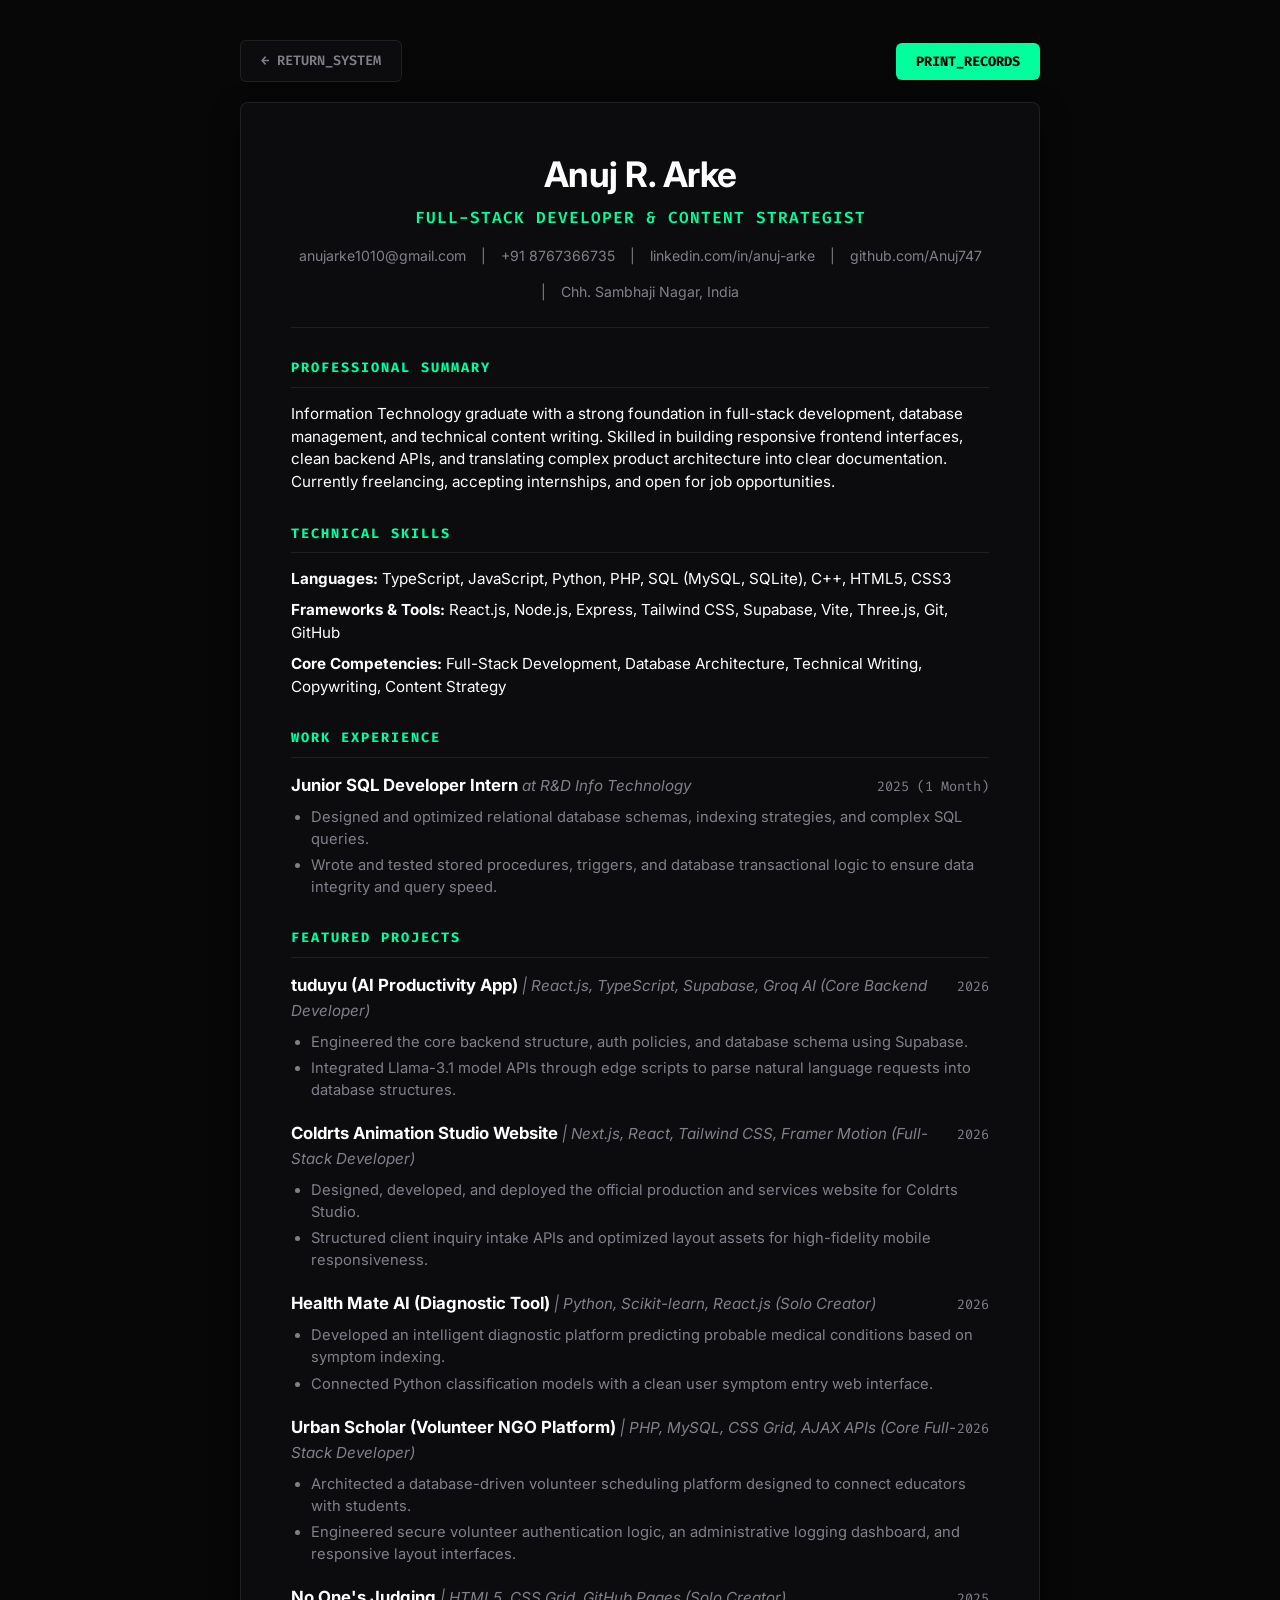
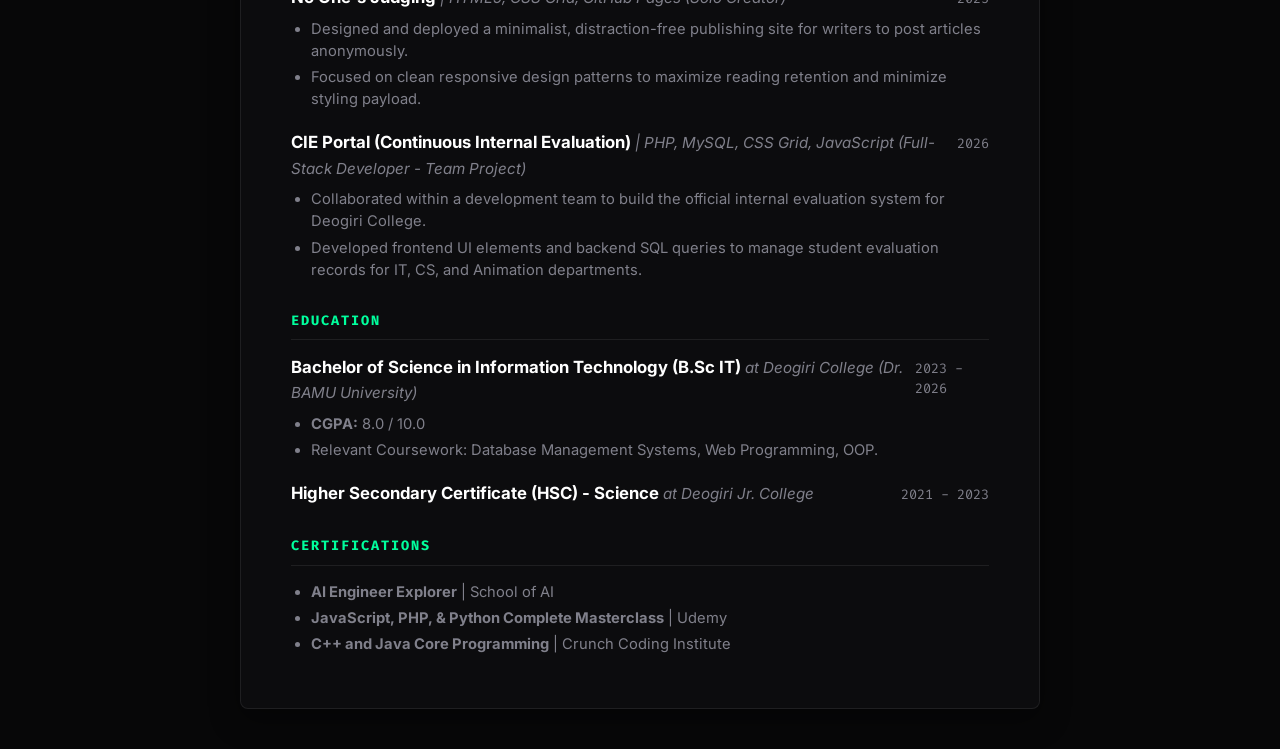
==== commit 38f89442: "Optimize print layout, fix mobile text pressure and smooth scroll" ====
--- a/resume.html
+++ b/resume.html
@@ -4,109 +4,168 @@
     <meta charset="UTF-8">
     <meta name="viewport" content="width=device-width, initial-scale=1.0">
     <title>Resume | Anuj Arke</title>
+    
     <link rel="icon" href="data:image/svg+xml,<svg xmlns=%22http://www.w3.org/2000/svg%22 viewBox=%220 0 100 100%22><text y=%22.9em%22 font-size=%2290%22>👨‍💻</text></svg>">
-    <link href="https://fonts.googleapis.com/css2?family=Inter:wght@400;600;800&family=Georgia:ital@0;1&display=swap" rel="stylesheet">
+    <link href="https://fonts.googleapis.com/css2?family=Inter:wght@400;500;600;700&family=Fira+Code:wght@400;500&display=swap" rel="stylesheet">
+    
     <style>
         :root {
-            --bg-body: #050505;
-            --text-main: #e4e4e7;
-            --text-muted: #a1a1aa;
-            --accent: #3b82f6;
+            --bg-body: #070708;
+            --container-bg: #0c0c0e;
+            --text-main: #ffffff;
+            --text-muted: #80808b;
+            --accent: #00ff9d; /* Cyber Emerald */
+            --border-color: rgba(255, 255, 255, 0.08);
+        }
+
+        * {
+            box-sizing: border-box;
+            margin: 0;
+            padding: 0;
         }
 
         body {
             background-color: var(--bg-body);
             color: var(--text-main);
             font-family: 'Inter', sans-serif;
-            line-height: 1.6;
-            margin: 0;
+            line-height: 1.5;
             padding: 40px 20px;
         }
 
+        /* ACTIONS TOP BAR */
+        .actions-bar {
+            max-width: 800px;
+            margin: 0 auto 20px auto;
+            display: flex;
+            justify-content: space-between;
+            align-items: center;
+        }
+
+        .action-btn {
+            text-decoration: none;
+            color: var(--text-muted);
+            font-weight: 600;
+            font-size: 0.85rem;
+            background: var(--container-bg);
+            padding: 10px 20px;
+            border-radius: 6px;
+            border: 1px solid var(--border-color);
+            cursor: pointer;
+            transition: all 0.2s;
+            font-family: 'Fira Code', monospace;
+        }
+
+        .action-btn:hover {
+            color: var(--accent);
+            border-color: var(--accent);
+            background: rgba(0, 255, 157, 0.02);
+        }
+
+        .download-btn {
+            background: var(--accent);
+            color: #000;
+            border: none;
+            font-weight: 700;
+        }
+
+        .download-btn:hover {
+            background: #00e68e;
+            box-shadow: 0 4px 12px rgba(0, 255, 157, 0.2);
+            color: #000;
+        }
+
+        /* RESUME ATS CONTAINER (Single Column Layout) */
         .resume-container {
             max-width: 800px;
             margin: 0 auto;
-            background: #111;
-            padding: 50px;
-            border: 1px solid rgba(255,255,255,0.1);
+            background: var(--container-bg);
+            padding: 45px 50px;
+            border: 1px solid var(--border-color);
             border-radius: 8px;
-            box-shadow: 0 0 50px rgba(0,0,0,0.5);
+            box-shadow: 0 10px 30px rgba(0,0,0,0.4);
         }
 
         /* HEADER */
         .header {
-            border-bottom: 2px solid #222;
-            padding-bottom: 30px;
-            margin-bottom: 30px;
-            display: flex;
-            justify-content: space-between;
-            align-items: flex-start;
-            flex-wrap: wrap;
-            gap: 20px;
+            border-bottom: 1.5px solid var(--border-color);
+            padding-bottom: 25px;
+            margin-bottom: 25px;
+            text-align: center;
         }
 
         .header h1 {
             margin: 0;
-            font-size: 2.5rem;
+            font-size: 2.2rem;
             color: white;
-            text-transform: uppercase;
-            letter-spacing: 1px;
+            font-weight: 700;
+            letter-spacing: -0.5px;
         }
 
         .header-role {
             color: var(--accent);
             font-weight: 600;
-            font-size: 1.1rem;
+            font-size: 1rem;
             margin-top: 5px;
+            font-family: 'Fira Code', monospace;
+            text-transform: uppercase;
+            letter-spacing: 1px;
         }
 
         .contact-info {
-            font-size: 0.9rem;
+            font-size: 0.88rem;
             color: var(--text-muted);
-            text-align: right;
+            display: flex;
+            justify-content: center;
+            flex-wrap: wrap;
+            gap: 15px;
+            margin-top: 15px;
         }
 
         .contact-info a {
             color: var(--text-muted);
             text-decoration: none;
-            display: block;
-            margin-bottom: 5px;
             transition: color 0.2s;
         }
 
-        .contact-info a:hover { color: var(--accent); }
+        .contact-info a:hover { 
+            color: var(--accent); 
+        }
 
         /* SECTIONS */
         h2 {
-            font-size: 1rem;
+            font-size: 0.85rem;
             color: var(--accent);
             text-transform: uppercase;
             letter-spacing: 2px;
-            border-bottom: 1px solid #333;
-            padding-bottom: 10px;
-            margin-top: 40px;
+            border-bottom: 1px solid var(--border-color);
+            padding-bottom: 8px;
+            margin-top: 30px;
+            margin-bottom: 15px;
+            font-weight: 700;
+            font-family: 'Fira Code', monospace;
+        }
+
+        .section-content {
+            font-size: 0.95rem;
+            color: var(--text-main);
+        }
+
+        /* ITEMS (WORK / PROJECTS / EDUCATION) */
+        .item {
             margin-bottom: 20px;
-        }
-
-        .section-content {
-            margin-left: 0;
-        }
-
-        /* PROJECT / JOB ITEMS */
-        .item {
-            margin-bottom: 25px;
         }
 
         .item-header {
             display: flex;
             justify-content: space-between;
-            margin-bottom: 5px;
+            margin-bottom: 6px;
+            align-items: baseline;
         }
 
         .item-title {
             font-weight: 700;
             color: white;
-            font-size: 1.1rem;
+            font-size: 1.05rem;
         }
 
         .item-subtitle {
@@ -117,68 +176,163 @@
 
         .item-date {
             font-size: 0.85rem;
-            color: #666;
-            background: #1a1a1a;
-            padding: 2px 8px;
-            border-radius: 4px;
-            height: fit-content;
+            color: var(--text-muted);
+            font-family: 'Fira Code', monospace;
         }
 
         ul {
-            margin: 10px 0;
+            margin: 8px 0;
             padding-left: 20px;
-            color: #ccc;
+            color: var(--text-muted);
+            font-size: 0.92rem;
+        }
+
+        li { 
+            margin-bottom: 4px; 
+        }
+
+        /* SKILLS LISTING */
+        .skills-list {
+            margin-top: 5px;
+        }
+
+        .skill-item {
+            margin-bottom: 8px;
+            color: var(--text-main);
             font-size: 0.95rem;
         }
 
-        li { margin-bottom: 5px; }
-
-        /* SKILLS GRID */
-        .skills-grid {
-            display: grid;
-            grid-template-columns: repeat(auto-fit, minmax(200px, 1fr));
-            gap: 20px;
-        }
-
-        .skill-category strong {
-            display: block;
+        .skill-item strong {
             color: white;
-            margin-bottom: 8px;
-        }
-
-        /* PRINT STYLES (So it looks good if they print it) */
+        }
+
+        /* PRINT STYLES - ATS Optimizations & clean print layout */
+        @page {
+            size: A4;
+            margin: 12mm 15mm;
+        }
         @media print {
-            body { background: white; color: black; }
-            .resume-container { box-shadow: none; border: none; width: 100%; padding: 0; }
-            .header h1 { color: black; }
-            .header-role, h2 { color: #000; border-bottom: 2px solid #000; }
-            .contact-info a { color: black; }
-            .item-date { border: 1px solid #ccc; background: none; }
-            .btn-back { display: none; }
+            html {
+                font-size: 13.5px;
+            }
+            body { 
+                background: white; 
+                color: black; 
+                padding: 0;
+                line-height: 1.4;
+                font-family: Arial, Helvetica, sans-serif !important;
+            }
+            .actions-bar { 
+                display: none; 
+            }
+            .resume-container { 
+                box-shadow: none; 
+                border: none; 
+                width: 100% !important; 
+                max-width: 100% !important;
+                padding: 0 !important; 
+                margin: 0 !important;
+                background: transparent;
+            }
+            .header h1 { 
+                color: black; 
+            }
+            .header-role {
+                color: #000;
+                margin-top: 3px;
+            }
+            .header {
+                margin-bottom: 15px;
+                padding-bottom: 8px;
+                border-bottom: 2px solid #000;
+            }
+            .contact-info {
+                gap: 15px;
+                margin-top: 8px;
+            }
+            .contact-info, .contact-info a { 
+                color: #000; 
+            }
+            h2 { 
+                color: #000; 
+                border-bottom: 1.5px solid #000; 
+                margin-top: 18px;
+                margin-bottom: 8px;
+                padding-bottom: 2px;
+            }
+            .item {
+                margin-bottom: 10px;
+            }
+            .item-header {
+                margin-bottom: 3px;
+            }
+            .item-title {
+                color: black;
+            }
+            .item-subtitle {
+                color: #000;
+            }
+            .item-date {
+                color: #000;
+            }
+            ul {
+                margin: 4px 0;
+                padding-left: 16px;
+                list-style-type: disc !important;
+            }
+            li {
+                margin-bottom: 3px;
+            }
+            .skill-item {
+                margin-bottom: 5px;
+            }
+            .section-content, ul, li, .skill-item, .skill-item strong {
+                color: black;
+            }
         }
 
         @media (max-width: 600px) {
-            .header { flex-direction: column; text-align: left; }
-            .contact-info { text-align: left; }
+            .resume-container { 
+                padding: 30px 20px; 
+            }
+            .header h1 {
+                font-size: 1.8rem;
+            }
+            .contact-info {
+                flex-direction: column;
+                gap: 5px;
+                align-items: center;
+            }
+            .item-header {
+                flex-direction: column;
+                gap: 2px;
+            }
         }
     </style>
 </head>
 <body>
 
-    <a href="index.html" class="btn-back" style="position: fixed; top: 20px; left: 20px; text-decoration: none; color: #666; font-weight: bold; background: #111; padding: 10px 20px; border-radius: 30px; border: 1px solid #333;">&larr; Back to Portfolio</a>
-
+    <!-- ACTIONS TOP BAR -->
+    <div class="actions-bar">
+        <a href="index.html" class="action-btn">&larr; RETURN_SYSTEM</a>
+        <button onclick="window.print()" class="action-btn download-btn">PRINT_RECORDS</button>
+    </div>
+
+    <!-- ATS-COMPATIBLE RESUME CONTAINER -->
     <div class="resume-container">
         
         <header class="header">
-            <div>
-                <h1>Anuj R. Arke</h1>
-                <div class="header-role">Full-Stack Developer & Content Writer</div>
-            </div>
+            <h1>Anuj R. Arke</h1>
+            <div class="header-role">Full-Stack Developer & Content Strategist</div>
             <div class="contact-info">
                 <a href="mailto:anujarke1010@gmail.com">anujarke1010@gmail.com</a>
+                <span>|</span>
                 <a href="tel:+918767366735">+91 8767366735</a>
-                <a href="https://linkedin.com/in/anujarke" target="_blank">linkedin.com/in/anujarke</a>
+                <span>|</span>
+                <a href="https://linkedin.com/in/anuj-arke" target="_blank">linkedin.com/in/anuj-arke</a>
+                <span>|</span>
                 <a href="https://github.com/Anuj747" target="_blank">github.com/Anuj747</a>
+                <span>|</span>
                 <span>Chh. Sambhaji Nagar, India</span>
             </div>
         </header>
@@ -187,29 +341,40 @@
             <h2>Professional Summary</h2>
             <div class="section-content">
                 <p>
-                    Information Technology graduate with a strong foundation in full-stack development, database management, and AI/ML integrations. 
-                    Currently expanding my industry experience through freelancing and a part-time role at Coldrts Studio. 
-                    Skilled in bridging the gap between complex code and clear communication through technical writing.
-                    Actively seeking internships, full-time roles, and freelance opportunities to build user-centric applications.
+                    Information Technology graduate with a strong foundation in full-stack development, database management, and technical content writing. Skilled in building responsive frontend interfaces, clean backend APIs, and translating complex product architecture into clear documentation. Currently freelancing, accepting internships, and open for job opportunities.
                 </p>
             </div>
         </section>
 
         <section>
             <h2>Technical Skills</h2>
-            <div class="section-content skills-grid">
-                <div class="skill-category">
-                    <strong>Languages</strong>
-                    <span style="color: #aaa;">TypeScript, JavaScript, Python, PHP, SQL, C++, HTML5, CSS3</span>
-                </div>
-                <div class="skill-category">
-                    <strong>Frameworks & Tools</strong>
-                    <span style="color: #aaa;">React.js, Tailwind CSS, Supabase, Groq AI, Vite, Git/GitHub</span>
-                </div>
-                <div class="skill-category">
-                    <strong>Creative</strong>
-                    <span style="color: #aaa;">Technical Writing, Video Editing (Premiere Pro), Storytelling</span>
-                </div>
+            <div class="section-content skills-list">
+                <div class="skill-item">
+                    <strong>Languages:</strong> TypeScript, JavaScript, Python, PHP, SQL (MySQL, SQLite), C++, HTML5, CSS3
+                </div>
+                <div class="skill-item">
+                    <strong>Frameworks & Tools:</strong> React.js, Node.js, Express, Tailwind CSS, Supabase, Vite, Three.js, Git, GitHub
+                </div>
+                <div class="skill-item">
+                    <strong>Core Competencies:</strong> Full-Stack Development, Database Architecture, Technical Writing, Copywriting, Content Strategy
+                </div>
+            </div>
+        </section>
+
+        <section>
+            <h2>Work Experience</h2>
+            <div class="item">
+                <div class="item-header">
+                    <div>
+                        <span class="item-title">Junior SQL Developer Intern</span>
+                        <span class="item-subtitle">at R&D Info Technology</span>
+                    </div>
+                    <span class="item-date">2025 (1 Month)</span>
+                </div>
+                <ul>
+                    <li>Designed and optimized relational database schemas, indexing strategies, and complex SQL queries.</li>
+                    <li>Wrote and tested stored procedures, triggers, and database transactional logic to ensure data integrity and query speed.</li>
+                </ul>
             </div>
         </section>
 
@@ -219,72 +384,100 @@
             <div class="item">
                 <div class="item-header">
                     <div>
-                        <div class="item-title">tuduyu (AI Productivity App)</div>
-                        <div class="item-subtitle">React, TypeScript, Supabase, Groq AI</div>
-                    </div>
-                    <div class="item-date">Live</div>
-                </div>
-                <ul>
-                    <li>Engineered a full-stack task management platform featuring a real-time Kanban board and secure user authentication via Supabase.</li>
-                    <li>Integrated Groq's Llama-3.1 model through serverless Edge Functions to create a conversational AI assistant capable of parsing natural language into structured tasks.</li>
-                </ul>
-            </div>
-
-            <div class="item">
-                <div class="item-header">
-                    <div>
-                        <div class="item-title">Health AI (Diagnostic Tool)</div>
-                        <div class="item-subtitle">Python, React, Machine Learning</div>
-                    </div>
-                </div>
-                <ul>
-                    <li>Developed an intelligent health diagnostic web application that predicts potential conditions based on user symptoms.</li>
-                    <li>Integrated a Python-based Machine Learning model (Scikit-learn) with a responsive React frontend.</li>
-                </ul>
-            </div>
-
-            <div class="item">
-                <div class="item-header">
-                    <div>
-                        <div class="item-title">Urban Scholar (NGO Platform)</div>
-                        <div class="item-subtitle">PHP, MySQL, HTML/CSS</div>
-                    </div>
-                    <div class="item-date">In Development</div>
-                </div>
-                <ul>
-                    <li>Architected a comprehensive volunteer management system to connect educators with underprivileged students.</li>
-                    <li>Features include a secure volunteer registration portal, event scheduling system, and an admin dashboard for data management.</li>
-                </ul>
-            </div>
-
-            <div class="item">
-                <div class="item-header">
-                    <div>
-                        <div class="item-title">No One's Judging</div>
-                        <div class="item-subtitle">HTML, CSS, GitHub Pages</div>
-                    </div>
-                    <div class="item-date">Live</div>
-                </div>
-                <ul>
-                    <li>Designed and deployed a distraction-free creative writing platform for authors to express ideas anonymously.</li>
-                    <li>Focused on minimalist UI/UX principles to enhance reading retention and user engagement.</li>
+                        <span class="item-title">tuduyu (AI Productivity App)</span>
+                        <span class="item-subtitle">| React.js, TypeScript, Supabase, Groq AI (Core Backend Developer)</span>
+                    </div>
+                    <span class="item-date">2026</span>
+                </div>
+                <ul>
+                    <li>Engineered the core backend structure, auth policies, and database schema using Supabase.</li>
+                    <li>Integrated Llama-3.1 model APIs through edge scripts to parse natural language requests into database structures.</li>
+                </ul>
+            </div>
+
+            <div class="item">
+                <div class="item-header">
+                    <div>
+                        <span class="item-title">Coldrts Animation Studio Website</span>
+                        <span class="item-subtitle">| Next.js, React, Tailwind CSS, Framer Motion (Full-Stack Developer)</span>
+                    </div>
+                    <span class="item-date">2026</span>
+                </div>
+                <ul>
+                    <li>Designed, developed, and deployed the official production and services website for Coldrts Studio.</li>
+                    <li>Structured client inquiry intake APIs and optimized layout assets for high-fidelity mobile responsiveness.</li>
+                </ul>
+            </div>
+
+            <div class="item">
+                <div class="item-header">
+                    <div>
+                        <span class="item-title">Health Mate AI (Diagnostic Tool)</span>
+                        <span class="item-subtitle">| Python, Scikit-learn, React.js (Solo Creator)</span>
+                    </div>
+                    <span class="item-date">2026</span>
+                </div>
+                <ul>
+                    <li>Developed an intelligent diagnostic platform predicting probable medical conditions based on symptom indexing.</li>
+                    <li>Connected Python classification models with a clean user symptom entry web interface.</li>
+                </ul>
+            </div>
+
+            <div class="item">
+                <div class="item-header">
+                    <div>
+                        <span class="item-title">Urban Scholar (Volunteer NGO Platform)</span>
+                        <span class="item-subtitle">| PHP, MySQL, CSS Grid, AJAX APIs (Core Full-Stack Developer)</span>
+                    </div>
+                    <span class="item-date">2026</span>
+                </div>
+                <ul>
+                    <li>Architected a database-driven volunteer scheduling platform designed to connect educators with students.</li>
+                    <li>Engineered secure volunteer authentication logic, an administrative logging dashboard, and responsive layout interfaces.</li>
+                </ul>
+            </div>
+
+            <div class="item">
+                <div class="item-header">
+                    <div>
+                        <span class="item-title">No One's Judging</span>
+                        <span class="item-subtitle">| HTML5, CSS Grid, GitHub Pages (Solo Creator)</span>
+                    </div>
+                    <span class="item-date">2025</span>
+                </div>
+                <ul>
+                    <li>Designed and deployed a minimalist, distraction-free publishing site for writers to post articles anonymously.</li>
+                    <li>Focused on clean responsive design patterns to maximize reading retention and minimize styling payload.</li>
+                </ul>
+            </div>
+
+            <div class="item">
+                <div class="item-header">
+                    <div>
+                        <span class="item-title">CIE Portal (Continuous Internal Evaluation)</span>
+                        <span class="item-subtitle">| PHP, MySQL, CSS Grid, JavaScript (Full-Stack Developer - Team Project)</span>
+                    </div>
+                    <span class="item-date">2026</span>
+                </div>
+                <ul>
+                    <li>Collaborated within a development team to build the official internal evaluation system for Deogiri College.</li>
+                    <li>Developed frontend UI elements and backend SQL queries to manage student evaluation records for IT, CS, and Animation departments.</li>
                 </ul>
             </div>
         </section>
 
         <section>
             <h2>Education</h2>
-            
-            <div class="item">
-                <div class="item-header">
-                    <div>
-                        <div class="item-title">Bachelor of Science in Information Technology (B.Sc IT)</div>
-                        <div class="item-subtitle">Deogiri College (Dr. Babasaheb Ambedkar Marathwada University)</div>
-                    </div>
-                    <div class="item-date">2023 – 2026</div>
-                </div>
-                <ul>
-                    <li><strong>CGPA:</strong> 7.59</li>
+            <div class="item">
+                <div class="item-header">
+                    <div>
+                        <span class="item-title">Bachelor of Science in Information Technology (B.Sc IT)</span>
+                        <span class="item-subtitle">at Deogiri College (Dr. BAMU University)</span>
+                    </div>
+                    <span class="item-date">2023 - 2026</span>
+                </div>
+                <ul>
+                    <li><strong>CGPA:</strong> 8.0 / 10.0</li>
                     <li>Relevant Coursework: Database Management Systems, Web Programming, OOP.</li>
                 </ul>
             </div>
@@ -292,20 +485,20 @@
             <div class="item">
                 <div class="item-header">
                     <div>
-                        <div class="item-title">Higher Secondary Certificate (HSC) - Science</div>
-                        <div class="item-subtitle">Deogiri Jr. College</div>
-                    </div>
-                    <div class="item-date">2021 – 2023</div>
+                        <span class="item-title">Higher Secondary Certificate (HSC) - Science</span>
+                        <span class="item-subtitle">at Deogiri Jr. College</span>
+                    </div>
+                    <span class="item-date">2021 - 2023</span>
                 </div>
             </div>
         </section>
 
         <section>
             <h2>Certifications</h2>
-            <ul style="list-style: none; padding-left: 0;">
-                <li style="margin-bottom: 8px;">• <strong>AI Engineer Explorer</strong> – Udemy (School of AI)</li>
-                <li style="margin-bottom: 8px;">• <strong>JavaScript, PHP, & Python Complete Course</strong> – Udemy</li>
-                <li style="margin-bottom: 8px;">• <strong>Java and C++ Beginners</strong> – Udemy</li>
+            <ul>
+                <li><strong>AI Engineer Explorer</strong> | School of AI</li>
+                <li><strong>JavaScript, PHP, & Python Complete Masterclass</strong> | Udemy</li>
+                <li><strong>C++ and Java Core Programming</strong> | Crunch Coding Institute</li>
             </ul>
         </section>
 
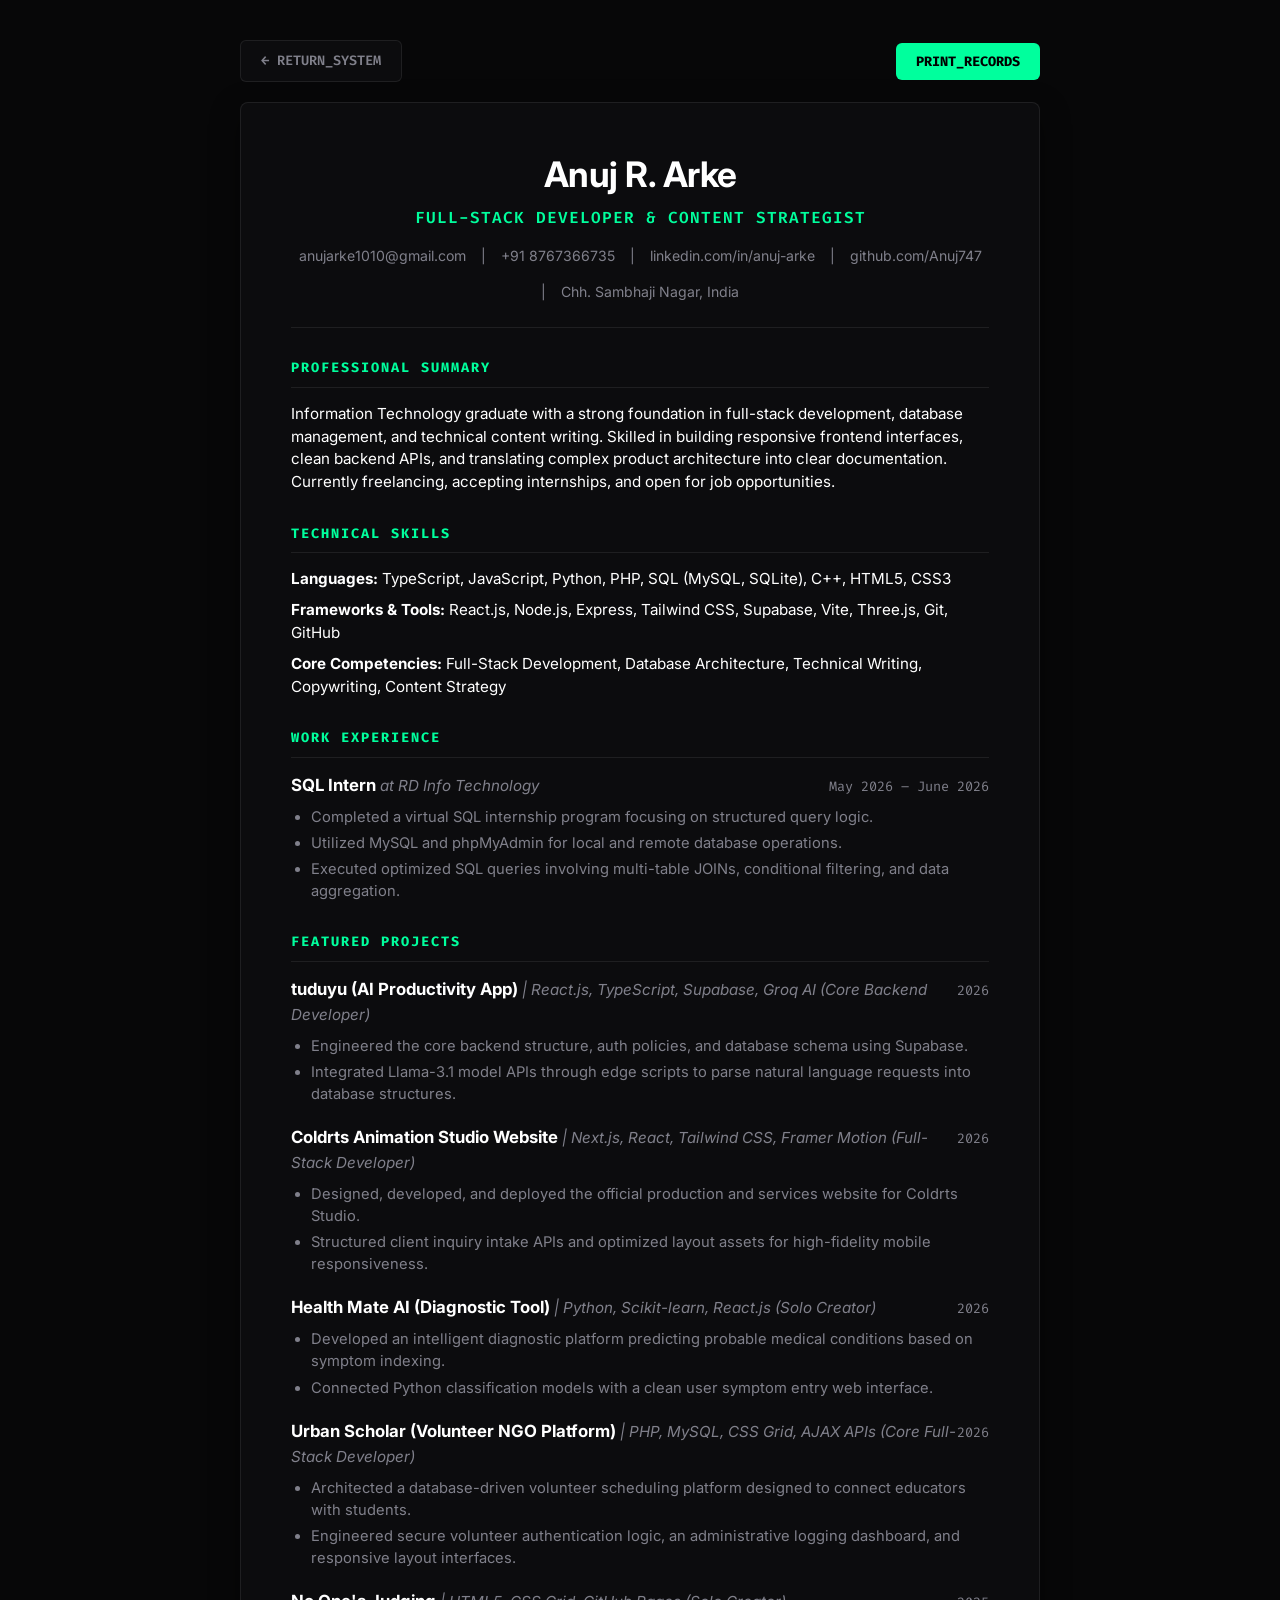
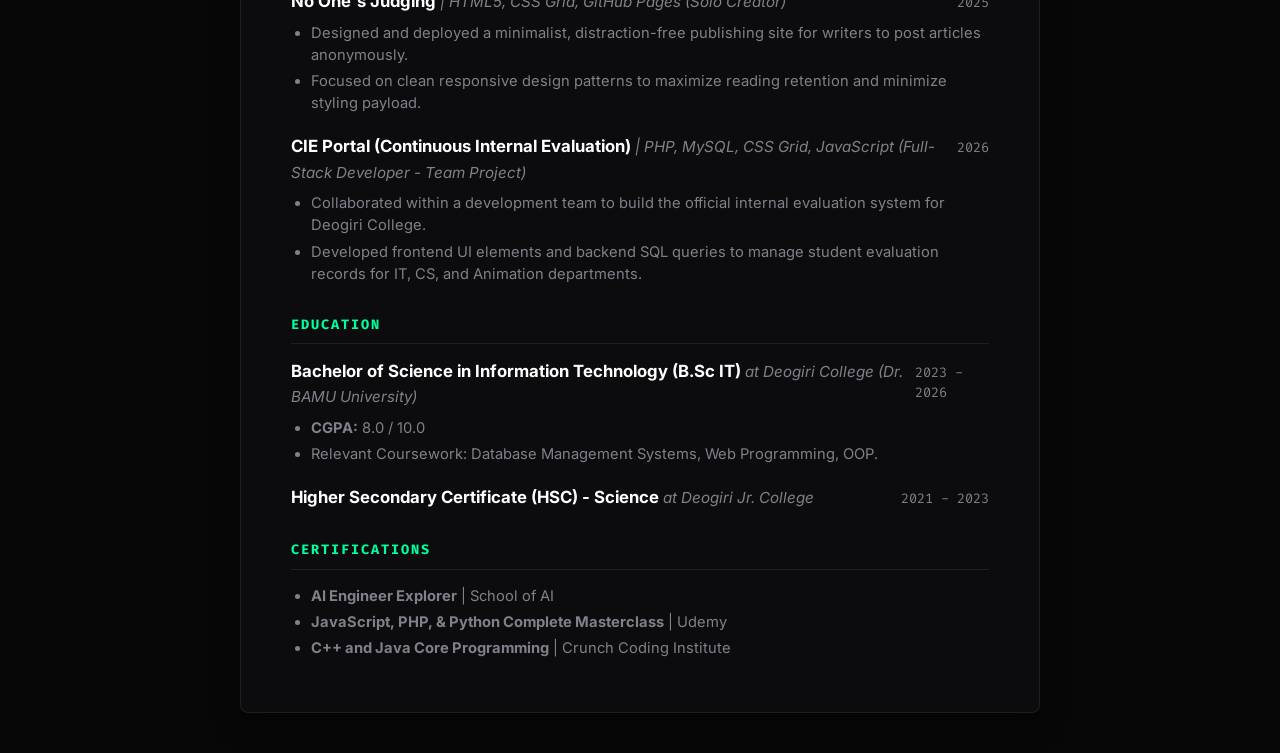
==== commit c0b3e3e8: "Update work experience section in resume.html and script.js terminal info to RD Info Technology SQL " ====
--- a/resume.html
+++ b/resume.html
@@ -366,14 +366,15 @@
             <div class="item">
                 <div class="item-header">
                     <div>
-                        <span class="item-title">Junior SQL Developer Intern</span>
-                        <span class="item-subtitle">at R&D Info Technology</span>
-                    </div>
-                    <span class="item-date">2025 (1 Month)</span>
-                </div>
-                <ul>
-                    <li>Designed and optimized relational database schemas, indexing strategies, and complex SQL queries.</li>
-                    <li>Wrote and tested stored procedures, triggers, and database transactional logic to ensure data integrity and query speed.</li>
+                        <span class="item-title">SQL Intern</span>
+                        <span class="item-subtitle">at RD Info Technology</span>
+                    </div>
+                    <span class="item-date">May 2026 – June 2026</span>
+                </div>
+                <ul>
+                    <li>Completed a virtual SQL internship program focusing on structured query logic.</li>
+                    <li>Utilized MySQL and phpMyAdmin for local and remote database operations.</li>
+                    <li>Executed optimized SQL queries involving multi-table JOINs, conditional filtering, and data aggregation.</li>
                 </ul>
             </div>
         </section>
